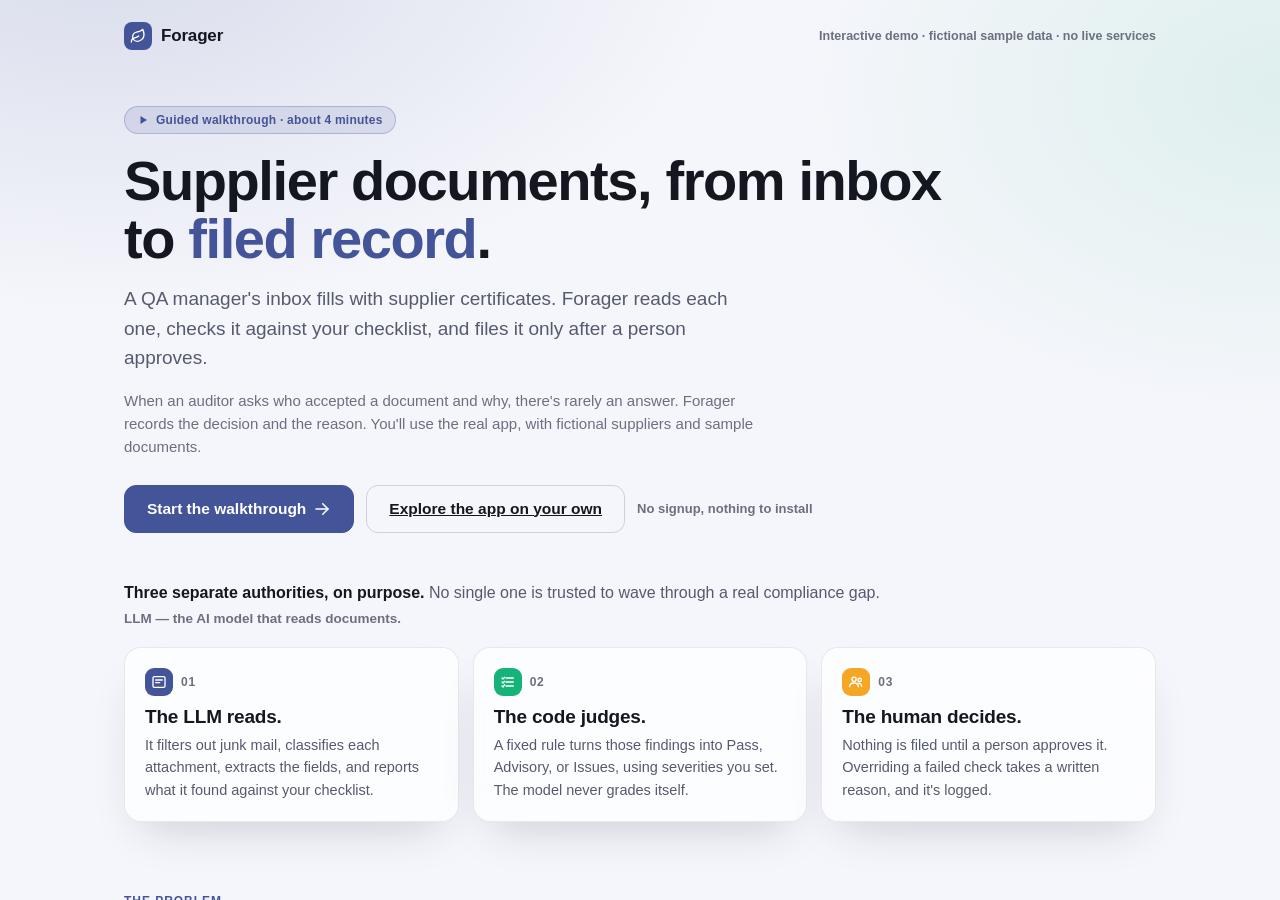
==== index.html @ 6c03fc6f "Forager interactive walkthrough (static demo, fictional sample data) Co-Authored-By: Claude Opus 5.5" ====
<!doctype html>
<html lang="en">
<head>
<meta charset="utf-8" />
<meta name="viewport" content="width=device-width, initial-scale=1, viewport-fit=cover" />
<title>Forager Interactive Walkthrough</title>
<meta name="description" content="A guided, zero-API walkthrough of Forager, a supplier-document intake pipeline: the LLM reads, the code judges, the human decides. Fictional sample data; runs entirely in your browser." />
<meta name="color-scheme" content="light dark" />
<style>
  /* ===================================================================
     Tokens: mirror frontend/src/index.css so the shell, landing, and
     the embedded app read as one product.
     =================================================================== */
  :root {
    --brand: #445498;
    --brand-text: #445498;
    --brand-deep: #36457f;
    --brand-bg: rgba(68, 84, 152, 0.12);
    --brand-ring: rgba(68, 84, 152, 0.28);
    --accent: #16b378;
    --accent-bg: rgba(22, 179, 120, 0.14);
    --accent-text: #0e7a51;
    --amber: #f5a623;
    --amber-bg: rgba(245, 166, 35, 0.16);
    --amber-text: #8a5a05;
    --red: #ff5f6d;
    --red-bg: rgba(255, 95, 109, 0.16);
    --red-text: #c62d3f;

    --bg: #f5f6fb;
    --panel: rgba(255, 255, 255, 0.72);
    --panel-solid: #ffffff;
    --border: rgba(20, 23, 31, 0.09);
    --border-strong: rgba(20, 23, 31, 0.16);
    --text: #14171f;
    --text-2: #555a6e;
    --text-3: #6b6f80;
    --shadow-card: 0 22px 44px -20px rgba(30, 35, 60, 0.22), inset 0 1px 0 rgba(255, 255, 255, 0.6);
    --shadow-float: 0 18px 40px -12px rgba(30, 35, 60, 0.28);
    --dim: rgba(18, 22, 40, 0.35);

    --r-sm: 7px;
    --r-md: 12px;
    --r-lg: 17px;
    --r-pill: 999px;

    --font: -apple-system, BlinkMacSystemFont, 'SF Pro Rounded', 'Segoe UI Rounded', 'Segoe UI', 'Helvetica Neue', Roboto, Arial, sans-serif;
    --mono: ui-monospace, 'SF Mono', Consolas, monospace;
    --ease: cubic-bezier(.22, 1, .36, 1);

    --bar-h: 52px;
    --guide-w: 360px;
    color-scheme: light;
  }
  @media (prefers-color-scheme: dark) {
    :root {
      /* Mirrors frontend/src/index.css dark tokens: #4b5ea9 for fills, #8e9de0 for text only. */
      --brand: #4b5ea9;
      --brand-text: #8e9de0;
      --brand-deep: #5d71c0;
      --brand-bg: rgba(75, 94, 169, 0.22);
      --brand-ring: rgba(142, 157, 224, 0.34);
      --accent-text: #3fd39b;
      --amber-text: #f5b84a;
      --red-text: #ff8a94;
      --amber-bg: rgba(240, 182, 79, 0.2);
      --bg: #1c1d22;
      --panel: rgba(44, 46, 54, 0.68);
      --panel-solid: #2c2e36;
      --border: rgba(255, 255, 255, 0.095);
      --border-strong: rgba(255, 255, 255, 0.18);
      --text: #eeeeed;
      --text-2: #aaabb1;
      --text-3: #9a9ba3;
      --shadow-card: 0 10px 26px -14px rgba(0, 0, 0, 0.5), inset 0 1px 0 rgba(255, 255, 255, 0.05);
      --shadow-float: 0 18px 40px -12px rgba(0, 0, 0, 0.6);
      --dim: rgba(0, 0, 0, 0.5);
      color-scheme: dark;
    }
  }

  * { box-sizing: border-box; }
  html, body { margin: 0; height: 100%; }
  body {
    font-family: var(--font);
    background: var(--bg);
    color: var(--text);
    -webkit-font-smoothing: antialiased;
    overflow: hidden;
  }
  button { font-family: inherit; }
  svg.i { display: block; flex-shrink: 0; }
  .sr-only { position: absolute; width: 1px; height: 1px; overflow: hidden; clip: rect(0 0 0 0); white-space: nowrap; }
  :focus-visible { outline: 2px solid var(--brand-text); outline-offset: 2px; }

  /* ---------- buttons ---------- */
  .btn {
    display: inline-flex; align-items: center; justify-content: center; gap: 7px;
    height: 36px; padding: 0 14px; border-radius: var(--r-sm);
    border: 1px solid var(--border-strong); background: var(--panel-solid); color: var(--text);
    font-size: 13.5px; font-weight: 650; cursor: pointer; white-space: nowrap;
    transition: background .15s, border-color .15s, transform .1s, opacity .15s;
  }
  .btn:hover { border-color: var(--brand-ring); background: var(--brand-bg); }
  .btn:active { transform: scale(0.97); }
  .btn:disabled, .btn[aria-disabled='true'] { opacity: .45; cursor: default; transform: none; }
  .btn[aria-disabled='true']:hover { background: var(--panel-solid); border-color: var(--border-strong); }
  .btn.primary[aria-disabled='true']:hover { background: var(--brand); border-color: var(--brand); }
  .btn.primary { background: var(--brand); border-color: var(--brand); color: #fff; }
  .btn.primary:hover { background: var(--brand-deep); border-color: var(--brand-deep); }
  .btn.ghost { background: transparent; }
  .btn.small { height: 30px; padding: 0 11px; font-size: 12.5px; }
  .btn.lg { height: 48px; padding: 0 22px; font-size: 15.5px; border-radius: var(--r-md); }
  .icon-btn {
    width: 30px; height: 30px; border-radius: 50%; border: 1px solid var(--border);
    background: transparent; color: var(--text-2); display: inline-flex; align-items: center;
    justify-content: center; cursor: pointer; padding: 0; flex-shrink: 0;
  }
  .icon-btn:hover { background: var(--brand-bg); color: var(--text); }

  /* ---------- wordmark ---------- */
  .wordmark { display: inline-flex; align-items: center; gap: 9px; font-weight: 800; font-size: 17px; letter-spacing: -0.01em; color: var(--text); }
  .wordmark .mark {
    width: 28px; height: 28px; border-radius: 8px; background: var(--brand); color: #fff;
    display: inline-flex; align-items: center; justify-content: center;
  }

  /* ===================================================================
     LANDING
     =================================================================== */
  #landing {
    position: fixed; inset: 0; z-index: 50; overflow-y: auto; overflow-x: hidden;
    background:
      radial-gradient(900px 520px at 8% -6%, rgba(68, 84, 152, 0.16), transparent 70%),
      radial-gradient(700px 480px at 100% 10%, rgba(22, 179, 120, 0.10), transparent 70%),
      var(--bg);
    transition: opacity .35s var(--ease), visibility .35s;
  }
  #landing.gone { opacity: 0; visibility: hidden; pointer-events: none; }
  .l-wrap { width: min(1080px, 100%); margin: 0 auto; padding: 22px 24px 64px; }
  .l-top { display: flex; align-items: center; justify-content: space-between; gap: 12px; margin-bottom: 56px; }
  .l-top .note { font-size: 12.5px; color: var(--text-3); font-weight: 600; }
  .pill {
    display: inline-flex; align-items: center; gap: 7px; padding: 6px 12px; border-radius: var(--r-pill);
    font-size: 12px; font-weight: 700; letter-spacing: .02em; color: var(--brand-text);
    background: var(--brand-bg); border: 1px solid var(--brand-ring);
  }
  .hero h1 { font-size: clamp(34px, 5.4vw, 56px); line-height: 1.04; letter-spacing: -0.025em; margin: 18px 0 16px; font-weight: 800; max-width: 820px; }
  .hero h1 .soft { color: var(--brand-text); }
  .hero p.lede { font-size: clamp(16px, 1.8vw, 19px); line-height: 1.55; color: var(--text-2); max-width: 640px; margin: 0 0 30px; }
  .cta-row { display: flex; flex-wrap: wrap; align-items: center; gap: 12px; }
  .cta-row .meta { font-size: 13px; color: var(--text-3); font-weight: 600; }
  .hero p.sub { font-size: 15px; line-height: 1.55; color: var(--text-3); max-width: 640px; margin: -14px 0 26px; }
  .trio-lead { margin: 48px 0 0; font-size: 16px; line-height: 1.5; color: var(--text-2); max-width: 760px; }
  .trio-lead b { color: var(--text); }
  .trio-lead .def { display: block; margin-top: 4px; font-size: 13.5px; color: var(--text-3); font-weight: 600; }
  #start-btn .spin { display: none; }
  #start-btn.loading .spin { display: inline-block; }
  .l-error {
    margin-top: 14px; padding: 12px 14px; border-radius: var(--r-md); background: var(--red-bg);
    color: var(--red-text); font-size: 13.5px; font-weight: 600; line-height: 1.5; max-width: 640px;
  }
  .l-error code { font-family: var(--mono); font-size: 12.5px; }

  .trio { display: grid; grid-template-columns: repeat(3, 1fr); gap: 14px; margin-top: 18px; }
  .trio .card { padding: 20px; }
  .card {
    background: var(--panel); border: 1px solid var(--border); border-radius: var(--r-lg);
    box-shadow: var(--shadow-card); backdrop-filter: blur(20px) saturate(160%); -webkit-backdrop-filter: blur(20px) saturate(160%);
  }
  .trio .k { display: inline-flex; align-items: center; gap: 8px; font-size: 12px; font-weight: 800; letter-spacing: .06em; text-transform: uppercase; color: var(--text-3); margin-bottom: 10px; }
  .chip { width: 28px; height: 28px; border-radius: 9px; display: inline-flex; align-items: center; justify-content: center; color: #fff; }
  .trio h3 { margin: 0 0 6px; font-size: 19px; letter-spacing: -0.01em; }
  .trio p { margin: 0; color: var(--text-2); font-size: 14.5px; line-height: 1.55; }

  .l-section { margin-top: 72px; }
  .l-section .eyebrow { font-size: 12px; font-weight: 800; letter-spacing: .08em; text-transform: uppercase; color: var(--brand-text); margin-bottom: 8px; }
  .l-section h2 { font-size: clamp(24px, 3vw, 32px); margin: 0 0 10px; letter-spacing: -0.02em; line-height: 1.15; }
  .l-section > p { color: var(--text-2); font-size: 15.5px; line-height: 1.55; margin: 0 0 22px; max-width: 640px; }
  .problems { display: grid; grid-template-columns: repeat(2, 1fr); gap: 12px; }
  .problems .card { padding: 16px 18px; display: flex; gap: 12px; align-items: flex-start; }
  .problems h4 { margin: 0 0 3px; font-size: 15px; }
  .problems p { margin: 0; font-size: 14px; color: var(--text-2); line-height: 1.5; }

  .flow { display: flex; flex-wrap: wrap; gap: 8px; align-items: stretch; }
  .flow .stage-card {
    flex: 1 1 120px; min-width: 120px; padding: 14px 12px; text-align: left; position: relative;
  }
  .flow .n { font-size: 11px; font-weight: 800; color: var(--text-3); font-variant-numeric: tabular-nums; }
  .flow .lbl { font-size: 14px; font-weight: 750; margin-top: 8px; line-height: 1.25; }
  .flow .who { margin-top: 6px; font-size: 11.5px; font-weight: 700; letter-spacing: .02em; }
  .who.llm { color: var(--brand-text); }
  .who.code { color: var(--accent-text); }
  .who.human { color: var(--amber-text); }
  .flow .stage-card.gate { border-color: rgba(245, 166, 35, 0.55); box-shadow: 0 0 0 3px var(--amber-bg), var(--shadow-card); }
  .flow-note { margin-top: 14px; font-size: 13.5px; color: var(--text-2); display: flex; gap: 8px; align-items: flex-start; line-height: 1.5; }
  .l-foot { margin-top: 72px; padding-top: 22px; border-top: 1px solid var(--border); display: flex; flex-wrap: wrap; gap: 14px; justify-content: space-between; align-items: center; font-size: 13px; color: var(--text-3); }
  .l-foot a { color: var(--brand-text); font-weight: 650; }

  @media (max-width: 820px) {
    .l-top { margin-bottom: 32px; }
    .trio { grid-template-columns: 1fr; margin-top: 14px; }
    .trio-lead { margin-top: 34px; }
    .problems { grid-template-columns: 1fr; }
    .l-section { margin-top: 52px; }
    .l-wrap { padding: 16px 16px 48px; }
    .l-top .note { display: none; }
  }

  /* ===================================================================
     TOUR SHELL
     =================================================================== */
  #tour {
    position: fixed; inset: 0; z-index: 10;
    display: grid;
    grid-template-columns: minmax(0, 1fr) var(--guide-w);
    grid-template-rows: var(--bar-h) minmax(0, 1fr);
    grid-template-areas: "bar bar" "stage guide";
    background: var(--bg);
    visibility: hidden;
  }
  #tour.on { visibility: visible; }
  #tour.guide-collapsed { grid-template-columns: minmax(0, 1fr) 0; }
  #tour.guide-collapsed #guide { display: none; }

  .t-bar {
    grid-area: bar; display: flex; align-items: center; gap: 12px; padding: 0 14px 0 16px;
    border-bottom: 1px solid var(--border); background: var(--panel); backdrop-filter: blur(20px); -webkit-backdrop-filter: blur(20px);
    min-width: 0;
  }
  .t-bar .wordmark { font-size: 15.5px; }
  .t-bar .wordmark .mark { width: 24px; height: 24px; border-radius: 7px; }
  .demo-tag {
    font-size: 12px; font-weight: 650; color: var(--text-2); padding: 5px 10px; border-radius: var(--r-pill);
    background: var(--brand-bg); white-space: nowrap; overflow: hidden; text-overflow: ellipsis; min-width: 0;
  }
  .t-bar .spacer { flex: 1; }

  .stage { grid-area: stage; position: relative; min-width: 0; min-height: 0; overflow: hidden; background: var(--bg); }
  #app-frame { position: absolute; inset: 0; width: 100%; height: 100%; border: 0; display: block; background: var(--bg); }

  /* Spotlight lives in a layer that exactly overlays the iframe, so an element's
     getBoundingClientRect() inside the iframe maps 1:1 to layer coordinates. */
  #spot-layer { position: absolute; inset: 0; pointer-events: none; overflow: hidden; z-index: 3; }
  #spot {
    position: absolute; left: 0; top: 0; width: 0; height: 0; border-radius: 11px; opacity: 0;
    border: 2px solid var(--brand-text);
    box-shadow: 0 0 0 4px var(--brand-ring), 0 0 0 200vmax var(--dim);
    /* No opacity transition on purpose: transitions only advance on painted frames, and a
       backgrounded tab can leave the ring stuck invisible. The .pulse keyframes handle entry. */
  }
  #spot.on { opacity: 1; }
  @media (prefers-reduced-motion: no-preference) {
    /* Geometry glide only while the ring moves to a NEW target; per-frame tracking stays instant. */
    #spot.glide { transition: left .22s var(--ease), top .22s var(--ease), width .22s var(--ease), height .22s var(--ease); }
  }
  #spot.pulse { animation: spotIn .7s var(--ease); }
  @keyframes spotIn {
    0% { transform: scale(1.06); box-shadow: 0 0 0 12px rgba(68,84,152,0), 0 0 0 200vmax rgba(18,22,40,0); }
    60% { transform: scale(1); box-shadow: 0 0 0 7px var(--brand-ring), 0 0 0 200vmax var(--dim); }
    100% { transform: scale(1); box-shadow: 0 0 0 4px var(--brand-ring), 0 0 0 200vmax var(--dim); }
  }
  #tap {
    position: absolute; width: 34px; height: 34px; margin: -17px 0 0 -17px; border-radius: 50%;
    background: rgba(68, 84, 152, 0.35); border: 2px solid var(--brand-text); opacity: 0; transform: scale(.4);
  }
  #tap.go { animation: tap .55s var(--ease); }
  @keyframes tap { 0% { opacity: .95; transform: scale(.4); } 100% { opacity: 0; transform: scale(1.5); } }

  #connector { position: fixed; inset: 0; width: 100%; height: 100%; pointer-events: none; z-index: 20; }
  #connector line { stroke: var(--brand-text); stroke-width: 1.5; stroke-dasharray: 4 5; opacity: 0; }
  #connector circle { fill: var(--brand-text); opacity: 0; }

  .stage-overlay {
    position: absolute; inset: 0; z-index: 5; display: flex; align-items: center; justify-content: center;
    background: rgba(245, 246, 251, 0.86); background: color-mix(in srgb, var(--bg) 82%, transparent); backdrop-filter: blur(6px); -webkit-backdrop-filter: blur(6px);
  }
  .stage-overlay[hidden] { display: none; }
  .loader { display: flex; flex-direction: column; align-items: center; gap: 12px; font-weight: 650; color: var(--text-2); font-size: 14px; text-align: center; padding: 16px; }
  .spin {
    width: 18px; height: 18px; border-radius: 50%; border: 2.5px solid var(--brand-ring); border-top-color: var(--brand-text);
    animation: spin .8s linear infinite;
  }
  .loader .spin { width: 26px; height: 26px; }
  @keyframes spin { to { transform: rotate(360deg); } }

  /* ---------- the guide panel (docked right on desktop, bottom sheet on mobile) ---------- */
  #guide {
    grid-area: guide; min-width: 0; min-height: 0; display: flex; flex-direction: column;
    border-left: 1px solid var(--border); background: var(--panel);
    backdrop-filter: blur(24px) saturate(160%); -webkit-backdrop-filter: blur(24px) saturate(160%);
    position: relative; z-index: 6;
  }
  .g-scroll { flex: 1; min-height: 0; overflow-y: auto; padding: 20px 22px 8px; }
  .g-head { display: flex; align-items: center; justify-content: space-between; gap: 10px; margin-bottom: 14px; }
  .g-eyebrow { display: inline-flex; align-items: center; gap: 8px; font-size: 12px; font-weight: 800; letter-spacing: .06em; text-transform: uppercase; color: var(--brand-text); min-width: 0; }
  .g-eyebrow .ic { width: 22px; height: 22px; border-radius: 7px; background: var(--brand-bg); display: inline-flex; align-items: center; justify-content: center; flex-shrink: 0; }
  .g-eyebrow .pg { color: var(--text-3); font-weight: 700; letter-spacing: .02em; text-transform: none; }
  .g-bar { height: 4px; border-radius: 2px; background: var(--border); overflow: hidden; margin-bottom: 18px; }
  .g-bar span { display: block; height: 100%; width: 0; background: var(--brand); border-radius: 2px; transition: width .4s var(--ease); }
  .g-body { transition: opacity .16s ease; }
  .g-body.swap { opacity: 0; }
  .g-context { margin: 0 0 6px; font-size: 13px; color: var(--text-3); font-weight: 600; line-height: 1.45; }
  .g-title { margin: 0 0 8px; font-size: 23px; line-height: 1.18; letter-spacing: -0.015em; font-weight: 800; }
  .g-text { margin: 0 0 16px; font-size: 15px; line-height: 1.55; color: var(--text-2); }
  .g-cta { display: flex; align-items: center; gap: 7px; font-size: 13px; font-weight: 700; color: var(--brand-text); }
  .g-cta[hidden] { display: none; }
  .g-status { min-height: 20px; margin: 12px 0 0; font-size: 13px; color: var(--text-3); font-weight: 600; display: flex; align-items: center; gap: 8px; }
  .g-status .spin { width: 13px; height: 13px; border-width: 2px; }
  .g-foot { border-top: 1px solid var(--border); padding: 12px 16px 14px; display: flex; flex-direction: column; gap: 12px; }
  .g-nav { display: flex; align-items: center; gap: 10px; }
  .g-nav .g-step { flex: 1; text-align: center; font-size: 13px; font-weight: 700; color: var(--text-3); font-variant-numeric: tabular-nums; }
  #g-next { min-width: 112px; }
  #g-next .spin { display: none; width: 14px; height: 14px; border-width: 2px; border-color: rgba(255,255,255,.4); border-top-color: #fff; }
  #g-next.busy .spin { display: inline-block; }
  #g-next.busy .lbl-arrow { display: none; }
  .g-dots { display: flex; justify-content: center; gap: 0; flex-wrap: wrap; }
  .g-dot { width: 26px; height: 26px; padding: 0; border: 0; background: transparent; border-radius: 6px; cursor: pointer; display: inline-flex; align-items: center; justify-content: center; }
  .g-dot::before { content: ''; width: 7px; height: 7px; border-radius: 4px; background: var(--border-strong); transition: width .2s, background .2s; }
  .g-dot.done::before { background: var(--brand-ring); }
  .g-dot.active::before { width: 18px; background: var(--brand-text); }
  .g-dot:hover::before { background: var(--brand-text); }
  .g-dot:focus-visible { outline: 2px solid var(--brand-text); outline-offset: -2px; background: var(--brand-bg); }
  .g-keys { margin: 0; text-align: center; font-size: 12.5px; color: var(--text-3); font-weight: 600; }
  kbd { font-family: var(--font); font-size: 12px; font-weight: 700; padding: 1px 5px; border-radius: 4px; border: 1px solid var(--border-strong); background: var(--panel-solid); }

  #g-pill {
    position: absolute; right: 16px; bottom: 16px; z-index: 7; display: flex; align-items: center; gap: 4px; padding: 4px;
    background: var(--panel-solid); border: 1px solid var(--border); border-radius: var(--r-pill); box-shadow: var(--shadow-float);
  }
  #g-pill[hidden] { display: none; }
  #g-pill .btn { border-radius: var(--r-pill); height: 36px; }
  #g-pill .dotc { width: 8px; height: 8px; border-radius: 50%; background: #fff; }

  .g-strip { display: none; }

  /* ---------- end screen ---------- */
  #end {
    position: absolute; inset: 0; z-index: 8; overflow-y: auto; display: flex; align-items: flex-start; justify-content: center;
    padding: 40px 16px; background: rgba(245, 246, 251, 0.8); background: color-mix(in srgb, var(--bg) 70%, transparent);
    backdrop-filter: blur(10px); -webkit-backdrop-filter: blur(10px);
  }
  #end[hidden] { display: none; }
  .end-card { width: min(720px, 100%); padding: 28px 28px 24px; background: var(--panel-solid); margin: auto 0; }
  .end-note { margin: 0 0 18px; padding: 10px 12px; border-radius: var(--r-md); background: var(--brand-bg); color: var(--text-2); font-size: 13.5px; line-height: 1.5; }
  .end-card h2 { margin: 10px 0 16px; font-size: clamp(24px, 3.2vw, 30px); letter-spacing: -0.02em; line-height: 1.15; }
  .end-card > p { margin: 0 0 18px; color: var(--text-2); font-size: 15px; line-height: 1.55; }
  .recap { list-style: none; margin: 0 0 20px; padding: 0; display: grid; gap: 10px; }
  .recap li { display: flex; gap: 12px; align-items: flex-start; font-size: 14.5px; line-height: 1.5; color: var(--text-2); }
  .recap li b { color: var(--text); }
  .recap .chip { width: 26px; height: 26px; border-radius: 8px; margin-top: 1px; }
  .end-actions { display: flex; flex-wrap: wrap; gap: 10px; margin-bottom: 18px; }
  details.built { border-top: 1px solid var(--border); padding-top: 14px; }
  details.built summary { cursor: pointer; font-weight: 750; font-size: 14px; color: var(--text); list-style: none; display: flex; align-items: center; gap: 8px; }
  details.built summary::-webkit-details-marker { display: none; }
  details.built summary .chev { transition: transform .2s; }
  details.built[open] summary .chev { transform: rotate(90deg); }
  details.built ul { margin: 12px 0 0; padding-left: 18px; color: var(--text-2); font-size: 14px; line-height: 1.6; }
  details.built code { font-family: var(--mono); font-size: 12.5px; }

  /* ---------- mobile: guide becomes a bottom sheet ---------- */
  @media (max-width: 819px) {
    :root { --bar-h: 46px; }
    #tour, #tour.guide-collapsed {
      grid-template-columns: minmax(0, 1fr);
      grid-template-rows: var(--bar-h) minmax(0, 1fr) auto;
      grid-template-areas: "bar" "stage" "guide";
    }
    #tour.guide-collapsed #guide { display: flex; }
    .demo-tag { display: none; }
    .t-bar { padding: 0 10px 0 12px; gap: 8px; }
    .t-bar .btn .lbl-long { display: none; }
    #guide {
      border-left: 0; border-top: 1px solid var(--border); max-height: 42vh; max-height: 42dvh;
      border-radius: 16px 16px 0 0; box-shadow: 0 -12px 30px -14px rgba(30, 35, 60, 0.3);
      padding-bottom: env(safe-area-inset-bottom);
    }
    .g-scroll { padding: 12px 16px 4px; }
    .g-head { margin-bottom: 10px; }
    .g-bar { margin-bottom: 12px; }
    .g-title { font-size: 19px; margin-bottom: 4px; }
    .g-text { font-size: 14px; margin-bottom: 10px; }
    .g-context { display: none; }
    .g-status { min-height: 0; margin-top: 8px; }
    .g-foot { padding: 8px 12px 10px; gap: 8px; }
    .g-keys { display: none; }
    .g-dots { display: none; }
    /* Collapsed sheet = one single-line strip: "Step N of M" + Next. */
    #tour.guide-collapsed .g-scroll, #tour.guide-collapsed .g-foot { display: none; }
    #tour.guide-collapsed .g-strip { display: flex; align-items: center; gap: 10px; padding: 8px 12px; }
    .g-strip-open { flex: 1; min-width: 0; min-height: 36px; text-align: left; border: 0; background: transparent; color: var(--text); font-size: 13.5px; font-weight: 700; padding: 0 4px; cursor: pointer; border-radius: var(--r-sm); font-variant-numeric: tabular-nums; }
    .g-strip-open span { color: var(--brand-text); }
    #g-pill { display: none !important; }
    #end { padding: 16px; }
    .end-card { padding: 20px 18px; }
  }

  @media (prefers-reduced-motion: reduce) {
    *, *::before, *::after { animation-duration: .001ms !important; animation-iteration-count: 1 !important; transition-duration: .001ms !important; scroll-behavior: auto !important; }
    .spin { animation: spin 1.6s linear infinite !important; animation-duration: 1.6s !important; animation-iteration-count: infinite !important; }
  }
</style>
</head>
<body>

<!-- =====================================================================
     LANDING
     ===================================================================== -->
<main id="landing" aria-labelledby="hero-title">
  <div class="l-wrap">
    <div class="l-top">
      <span class="wordmark"><span class="mark" data-icon="leaf"></span>Forager</span>
      <span class="note">Interactive demo · fictional sample data · no live services</span>
    </div>

    <section class="hero">
      <span class="pill"><span data-icon="play" data-size="12"></span>Guided walkthrough · about 4 minutes</span>
      <h1 id="hero-title">Supplier documents, from inbox to <span class="soft">filed record</span>.</h1>
      <p class="lede">A QA manager's inbox fills with supplier certificates. Forager reads each one, checks it against your checklist, and files it only after a person approves.</p>
      <p class="sub">When an auditor asks who accepted a document and why, there's rarely an answer. Forager records the decision and the reason. You'll use the real app, with fictional suppliers and sample documents.</p>
      <div class="cta-row">
        <button type="button" class="btn primary lg" id="start-btn">
          <span class="spin" aria-hidden="true"></span>
          <span id="start-label">Start the walkthrough</span>
          <span data-icon="arrowRight" data-size="18"></span>
        </button>
        <a class="btn ghost lg" href="app/" id="explore-link">Explore the app on your own</a>
        <span class="meta">No signup, nothing to install</span>
      </div>
      <div class="l-error" id="l-error" hidden></div>
    </section>

    <p class="trio-lead"><b>Three separate authorities, on purpose.</b> No single one is trusted to wave through a real compliance gap.<span class="def">LLM — the AI model that reads documents.</span></p>
    <div class="trio">
      <div class="card">
        <div class="k"><span class="chip" style="background:var(--brand)" data-icon="scan" data-size="16" data-color="#fff"></span>01</div>
        <h3>The LLM reads.</h3>
        <p>It filters out junk mail, classifies each attachment, extracts the fields, and reports what it found against your checklist.</p>
      </div>
      <div class="card">
        <div class="k"><span class="chip" style="background:var(--accent)" data-icon="checklist" data-size="16" data-color="#fff"></span>02</div>
        <h3>The code judges.</h3>
        <p>A fixed rule turns those findings into Pass, Advisory, or Issues, using severities you set. The model never grades itself.</p>
      </div>
      <div class="card">
        <div class="k"><span class="chip" style="background:var(--amber)" data-icon="users" data-size="16" data-color="#fff"></span>03</div>
        <h3>The human decides.</h3>
        <p>Nothing is filed until a person approves it. Overriding a failed check takes a written reason, and it's logged.</p>
      </div>
    </div>

    <section class="l-section" aria-labelledby="problem-title">
      <div class="eyebrow">The problem</div>
      <h2 id="problem-title">Supplier paperwork is chased by hand.</h2>
      <p>Certificates, statements, and specs arrive by email in whatever format each supplier prefers. Someone has to open every one, identify it, and decide whether it's complete.</p>
      <div class="problems">
        <div class="card"><span class="chip" style="background:var(--red)" data-icon="flag" data-size="15" data-color="#fff"></span><div><h4>Errors slip through</h4><p>Not from carelessness. From volume, and no time to check every field.</p></div></div>
        <div class="card"><span class="chip" style="background:var(--amber)" data-icon="route" data-size="15" data-color="#fff"></span><div><h4>Records fragment</h4><p>Company and ingredient names drift in spelling from one email to the next.</p></div></div>
        <div class="card"><span class="chip" style="background:var(--amber)" data-icon="clock" data-size="15" data-color="#fff"></span><div><h4>Review is slow</h4><p>One document at a time, and expiry dates live in someone's memory.</p></div></div>
        <div class="card"><span class="chip" style="background:var(--red)" data-icon="search" data-size="15" data-color="#fff"></span><div><h4>No record of the call</h4><p>Who approved what, and on what grounds, usually lives in someone's inbox.</p></div></div>
      </div>
    </section>

    <section class="l-section" aria-labelledby="flow-title">
      <div class="eyebrow">The pipeline</div>
      <h2 id="flow-title">Seven stages, one human gate.</h2>
      <p>Every document takes the same path before it's treated as an accepted record.</p>
      <ol class="flow" id="flow" style="list-style:none;margin:0;padding:0"></ol>
      <div class="flow-note"><span data-icon="shield" data-size="16" data-color="var(--amber)"></span><span>Until a reviewer approves it, a document is held in a review folder: visible, but not yet filed.</span></div>
    </section>

    <div class="l-foot">
      <span>Fictional suppliers and documents. Runs entirely in your browser: no email, storage, or AI calls.</span>
      <a href="#" id="start-link">Start the walkthrough →</a>
    </div>
  </div>
</main>

<!-- =====================================================================
     TOUR
     ===================================================================== -->
<div id="tour" aria-hidden="true">
  <header class="t-bar">
    <span class="wordmark"><span class="mark" data-icon="leaf" data-size="15"></span>Forager</span>
    <span class="demo-tag">Interactive demo · fictional sample data · no live services</span>
    <span class="spacer"></span>
    <button type="button" class="btn small ghost" id="restart-btn"><span data-icon="restart" data-size="14"></span><span>Restart<span class="lbl-long"> demo</span></span></button>
    <button type="button" class="btn small ghost" id="overview-btn"><span data-icon="home" data-size="14"></span><span class="lbl-long">Overview</span></button>
  </header>

  <div class="stage" id="stage">
    <iframe id="app-frame" title="Forager app (interactive demo)" src="about:blank"></iframe>
    <div id="spot-layer" aria-hidden="true"><div id="spot"></div><div id="tap"></div></div>
    <div class="stage-overlay" id="loading" hidden>
      <div class="loader"><span class="spin" aria-hidden="true"></span><span id="loading-msg">Loading the app…</span></div>
    </div>
    <div id="g-pill" hidden>
      <button type="button" class="btn primary small" id="g-pill-expand"><span class="dotc"></span><span id="g-pill-label">Show guide</span></button>
      <button type="button" class="btn ghost small" id="g-pill-next">Next <span aria-hidden="true">→</span></button>
    </div>
  </div>

  <aside id="guide" aria-label="Walkthrough guide">
    <div class="g-scroll">
      <div class="g-head">
        <div class="g-eyebrow"><span class="ic" id="g-icon"></span><span id="g-page">Dashboard</span><span class="pg" id="g-pagecount"></span></div>
        <button type="button" class="icon-btn" id="g-collapse" aria-label="Hide guide" aria-expanded="true" title="Hide guide (Esc)"></button>
      </div>
      <div class="g-bar" role="progressbar" aria-label="Walkthrough progress" aria-valuemin="1" id="g-bar"><span id="g-bar-fill"></span></div>
      <div class="g-body" id="g-body">
        <p class="g-context" id="g-context"></p>
        <div id="g-narr" aria-live="polite" aria-atomic="true">
          <h2 class="g-title" id="g-title"></h2>
          <p class="g-text" id="g-text"></p>
        </div>
        <div class="g-cta" id="g-cta" hidden></div>
      </div>
      <p class="g-status" id="g-status" role="status"></p>
    </div>
    <div class="g-foot">
      <div class="g-nav">
        <button type="button" class="btn ghost" id="g-prev"><span aria-hidden="true">←</span> Back</button>
        <span class="g-step" id="g-step" aria-hidden="true">Step 1</span>
        <button type="button" class="btn primary" id="g-next"><span class="spin" aria-hidden="true"></span><span id="g-next-label">Next</span><span class="lbl-arrow" aria-hidden="true">→</span></button>
      </div>
      <nav class="g-dots" id="g-dots" aria-label="Walkthrough sections"></nav>
      <p class="g-keys"><kbd>←</kbd> <kbd>→</kbd> to move · <kbd>Esc</kbd> to hide · or click in the app yourself</p>
    </div>
    <div class="g-strip" id="g-strip">
      <button type="button" class="g-strip-open" id="g-strip-open" aria-label="Show guide"><span id="g-strip-label">Step 1 of 1</span> · Show guide</button>
      <button type="button" class="btn primary small" id="g-strip-next">Next <span aria-hidden="true">→</span></button>
    </div>
  </aside>

  <div id="end" hidden role="dialog" aria-modal="true" aria-labelledby="end-title"></div>
</div>

<svg id="connector" aria-hidden="true"><line id="c-line" x1="0" y1="0" x2="0" y2="0"/><circle id="c-dot" r="3.5" cx="0" cy="0"/></svg>

<script>
(() => {
'use strict';

/* Optional call to action on the end screen. The primary button renders only when href is set
   (http, https, or mailto). Example:
   const CONTACT = { label: 'Talk to the team', href: 'mailto:you@example.com' }; */
const CONTACT = { label: '', href: '' };

/* =========================================================================
   Icons (lucide-style strokes, inline, no dependencies)
   ========================================================================= */
const ICONS = {
  mail: '<path d="M3 6h18v12H3z"/><path d="m3 7 9 6 9-6"/>',
  scan: '<rect x="3" y="4" width="18" height="16" rx="2"/><path d="M7 9h10M7 13h6"/>',
  folder: '<path d="M3 7a2 2 0 0 1 2-2h4l2 2h8a2 2 0 0 1 2 2v8a2 2 0 0 1-2 2H5a2 2 0 0 1-2-2z"/>',
  checklist: '<path d="M9 6h11M9 12h11M9 18h11"/><path d="m3 6 1.5 1.5L7 5M3 12l1.5 1.5L7 11M3 18l1.5 1.5L7 16"/>',
  users: '<circle cx="9" cy="8" r="3.2"/><path d="M2.5 19c0-3.3 2.9-5.5 6.5-5.5s6.5 2.2 6.5 5.5"/><circle cx="17.5" cy="9" r="2.6"/><path d="M15.7 13.7c2.6.3 4.8 2 4.8 4.8"/>',
  shield: '<path d="M12 3 4.5 6v6c0 5 3.4 7.7 7.5 9 4.1-1.3 7.5-4 7.5-9V6z"/><path d="m9 12 2.2 2.2L15.5 10"/>',
  search: '<circle cx="10.5" cy="10.5" r="6.5"/><path d="m20 20-4.6-4.6"/>',
  clock: '<circle cx="12" cy="12" r="9"/><path d="M12 7v5l3.5 2"/>',
  flag: '<path d="M5 21V4"/><path d="M5 4h13l-3.5 4.5L18 13H5"/>',
  route: '<circle cx="6" cy="18" r="2.5"/><circle cx="18" cy="6" r="2.5"/><path d="M8.3 16.5 15.7 7.5"/>',
  arrowRight: '<path d="M4 12h16"/><path d="m13 5 7 7-7 7"/>',
  chevRight: '<path d="m9 6 6 6-6 6"/>',
  minus: '<path d="M5 12h14"/>',
  layers: '<path d="M12 2 2 7l10 5 10-5-10-5Z"/><path d="M2 17l10 5 10-5"/><path d="M2 12l10 5 10-5"/>',
  dollar: '<path d="M12 2v20"/><path d="M17 5H9.5a3.5 3.5 0 0 0 0 7h5a3.5 3.5 0 0 1 0 7H6"/>',
  send: '<path d="m22 2-7 20-4-9-9-4Z"/><path d="M22 2 11 13"/>',
  play: '<polygon points="7 4 20 12 7 20" fill="currentColor" stroke="none"/>',
  bell: '<path d="M6 8a6 6 0 0 1 12 0c0 7 3 9 3 9H3s3-2 3-9"/><path d="M10.3 21a1.94 1.94 0 0 0 3.4 0"/>',
  factory: '<path d="M2 20V9l6 4V9l6 4V4h6v16z"/><path d="M6 17h2M11 17h2M16 17h2"/>',
  files: '<path d="M15 3H7a2 2 0 0 0-2 2v14a2 2 0 0 0 2 2h10a2 2 0 0 0 2-2V7z"/><path d="M14 3v5h5"/>',
  inbox: '<path d="M22 12h-6l-2 3h-4l-2-3H2"/><path d="M5.5 5h13L22 12v6a2 2 0 0 1-2 2H4a2 2 0 0 1-2-2v-6z"/>',
  home: '<path d="m3 10 9-7 9 7v10a1 1 0 0 1-1 1h-5v-6H9v6H4a1 1 0 0 1-1-1z"/>',
  restart: '<path d="M3 12a9 9 0 1 0 3-6.7L3 8"/><path d="M3 3v5h5"/>',
  leaf: '<path d="M11 20A7 7 0 0 1 9.8 6.1C15.5 5 17 4.5 19 2c1 2 2 4.2 2 8 0 5.5-4.8 10-10 10Z"/><path d="M2 21c0-3 1.9-5.4 5.2-6.1C9.5 14.5 12 13 13 12"/>',
  sparkles: '<path d="M12 3v4M12 17v4M3 12h4M17 12h4M5.6 5.6l2.8 2.8M15.6 15.6l2.8 2.8M18.4 5.6l-2.8 2.8M8.4 15.6l-2.8 2.8"/>',
};
function icon(name, size = 18, color = 'currentColor', sw = 1.9) {
  return `<svg class="i" width="${size}" height="${size}" viewBox="0 0 24 24" fill="none" stroke="${color}" stroke-width="${sw}" stroke-linecap="round" stroke-linejoin="round" aria-hidden="true">${ICONS[name] || ''}</svg>`;
}
document.querySelectorAll('[data-icon]').forEach((el) => {
  el.innerHTML = icon(el.dataset.icon, +(el.dataset.size || 16), el.dataset.color || 'currentColor', 2);
});

/* Landing: seven stages, one human gate. */
const FLOW = [
  ['Supplier inbox', 'Unread mail with attachments', ''],
  ['Relevance filter', 'LLM reads', 'llm'],
  ['Classify & extract', 'LLM reads', 'llm'],
  ['Held for review, not filed', 'Code', 'code'],
  ['Checklist validation', 'LLM reads · code judges', 'code'],
  ['Human review', 'The human decides', 'human'],
  ['Filed & logged', 'Audit trail', 'code'],
];
document.getElementById('flow').innerHTML = FLOW.map(([lbl, who, cls], i) =>
  `<li class="card stage-card${cls === 'human' ? ' gate' : ''}"><div class="n">${String(i + 1).padStart(2, '0')}</div><div class="lbl">${lbl}</div><div class="who ${cls}">${who}</div></li>`
).join('');

/* =========================================================================
   Tour script. Every selector / button text below was checked against
   frontend/src (see demo-site/README.md for the source map). Target specs:
     { sel, text, exact, contains, has, within, index, nav, any:[..], union:[..] }
   - text: button label (normalized textContent startsWith, or === with exact)
   - contains: substring(s) of textContent (string or array; may be a function of vars)
   - nav: a sidebar label, resolved via .sidebar-tab
   Beat actions run when the viewer presses Next (or are skipped if the viewer
   already did them). `once` marks a mutating beat so replays never double-act.
   ========================================================================= */
const PAGES = [
  { key: 'dashboard', nav: 'Dashboard', title: 'Dashboard', icon: 'layers', sub: 'Where a QA lead starts the day.' },
  { key: 'live', nav: 'Live Run', title: 'Live Run', icon: 'scan', sub: 'A watched run, not a silent background job.' },
  { key: 'queue', nav: 'Review Queue', title: 'Review Queue', icon: 'inbox', sub: 'The human gate. Nothing files itself.' },
  { key: 'types', nav: 'Document Types', title: 'Document Types', icon: 'checklist', sub: 'Where validation rules come from. The LLM drafts, you own.' },
  { key: 'companies', nav: 'Companies', title: 'Companies', icon: 'factory', sub: 'Same supplier, spelled two ways. Never merged quietly.' },
  { key: 'usage', nav: 'Token Usage', title: 'Token Usage', icon: 'dollar', sub: 'Each AI call has a small cost, shown live.' },
  { key: 'notices', nav: 'Notices', title: 'Notices', icon: 'bell', sub: 'Everything that needs a second look.' },
  { key: 'email', nav: 'Email History', title: 'Email History', icon: 'send', sub: 'The fix often starts with an email.' },
  { key: 'index', nav: 'Document Index', title: 'Document Index', icon: 'files', sub: 'The accepted record.' },
];
const P = Object.fromEntries(PAGES.map((p, i) => [p.key, i]));

const chip = (contains) => ({ sel: '.rq-chip', contains });
const chipSelected = (contains) => ({ sel: '.rq-chip.selected', contains });
const footerBtn = (text) => ({ within: { sel: '.rq-card-footer' }, text });
const modalWith = (title) => ({ sel: '.modal', has: '.modal-title', contains: title });
const selectChip = (contains, cardTitle) => ({
  do: 'click', target: chip(contains), skipIf: chipSelected(contains),
  until: { sel: '.rq-card .card-title', contains: cardTitle },
});
const OVERRIDE_REASON = 'Supplier confirmed by phone that the new certificate numbering format is valid.';
const failRow = (sev) => ({ sel: '.checklist-result-row', has: `.checklist-result-icon.${sev}` });

const BEATS = [
  /* ---------------- Dashboard ---------------- */
  { page: P.dashboard, lead: 'Problems surface on their own',
    rest: 'Counts of what has cleared review, what is pending, and what was rejected sit beside notices for missing checklists, near-duplicate names, and expiring documents. Scores and counts here are sample values, not measured accuracy.',
    target: { union: [{ sel: '.card-validated' }, { sel: '.card-notices' }] }, cta: 'Next opens Live Run' },

  /* ---------------- Live Run ---------------- */
  { page: P.live, lead: 'Check the supplier inbox',
    rest: 'One click scans up to five unread emails with attachments from the last month. This run is replayed from sample data — no AI is called in this demo.',
    target: { any: [{ within: { sel: '.live-run-empty' }, text: 'Run once' }, { sel: '.page-header .btn.primary' }] },
    cta: 'Next clicks Run once', busy: 'Starting the run…', once: 'run',
    actions: [{ do: 'click', target: { within: { sel: '.live-run-empty' }, text: 'Run once' }, skipIf: { sel: '.timeline' }, until: { sel: '.timeline' } }] },
  { page: P.live, lead: 'Every stage, streamed and priced',
    rest: 'Each email moves through a relevance check, classify and extract, validation, and a draft report. Each AI call has a small cost, shown live in the counter.',
    target: { any: [{ sel: '.live-run-emails' }, { sel: '.timeline' }] }, wait: 15000 },
  { page: P.live, lead: 'Junk stops early, failures stay isolated',
    rest: "A trade-show promo fails the cheap relevance check first and is left unread. Later, an unreadable phone photo fails on its own while the PDF in the same email carries on.",
    target: { sel: '.live-run-email', has: '.timeline-dot.skipped' }, wait: 25000,
    cta: 'Next opens Review Queue', busy: 'Finishing the run…',
    actions: [{ do: 'wait', target: { any: [{ sel: '.run-result' }, { sel: '.live-run-page .error-banner' }] }, timeout: 60000, skipUnless: { sel: '.live-run-page .timeline' }, optional: true }] },

  /* ---------------- Review Queue ---------------- */
  { page: P.queue, lead: 'Nothing files itself', replaySkip: true,
    rest: "New documents wait here, held in a review folder and not yet filed, until a person approves them. Let's open Riverside's certificate.",
    target: { any: [{ sel: '.rq-filmstrip' }, { sel: '.rq-card' }] }, wait: 12000, cta: 'Next opens the CoA',
    actions: [
      selectChip('Riverside', 'Riverside'),
      { do: 'capture', key: 'coaFile', target: { sel: '.rq-card .card-meta' }, parse: (t) => t.split(' · ').pop().trim() },
      { do: 'click', target: { sel: '.rq-disclosure-toggle' }, skipIf: { sel: '.rq-disclosure-body' }, optional: true },
    ] },
  { page: P.queue, lead: 'The LLM reads, the code judges',
    rest: 'The LLM reports each checklist item as present, missing, or mismatched. Then fixed code applies the severities from your checklist: any critical miss is Issues, any advisory miss is Advisory, otherwise Pass.',
    target: { union: [{ any: [{ sel: '.rq-disclosure' }, { sel: '.rq-card-scroll' }] }, { sel: '.rq-card-status-row' }] } },
  { page: P.queue, lead: 'Clean pass. File it.',
    rest: 'Approving moves it out of the review folder and into its real company and ingredient folder.',
    target: { any: [{ sel: '.rq-target-box' }, footerBtn('Approve & file')] },
    cta: 'Next clicks Approve & file', once: 'approve-coa',
    actions: [
      selectChip('Riverside', 'Riverside'),
      { do: 'assert', target: chipSelected('Riverside') },
      { do: 'click', target: footerBtn('Approve & file'), after: 500 },
    ],
    then: [selectChip('Coastal', 'Coastal')] },
  { page: P.queue, lead: 'Advisory: approvable, with a reason', replaySkip: true,
    rest: "The CoA is filed. This kosher certificate's number format looks off (highlighted in the checklist): advisory, not critical.",
    target: { any: [failRow('advisory'), { sel: '.rq-card-status-row' }] }, cta: 'Next clicks Approve & file',
    actions: [
      selectChip('Coastal', 'Coastal'),
      { do: 'assert', target: chipSelected('Coastal') },
      { do: 'click', target: footerBtn('Approve & file'), skipIf: modalWith('Approve without a clean pass'), until: modalWith('Approve without a clean pass') },
    ] },
  { page: P.queue, lead: 'Overrides need a written reason',
    rest: "Approving without a clean pass needs a reason, and the server enforces that too. It's recorded in the audit log under your name (the demo doesn't display the log).",
    target: modalWith('Approve without a clean pass'), cta: 'Next types a reason and approves',
    once: 'approve-kosher',
    actions: [
      { do: 'type', target: { within: modalWith('Approve without a clean pass'), sel: 'textarea' }, value: OVERRIDE_REASON, skipIfFilled: true },
      { do: 'click', target: { within: modalWith('Approve without a clean pass'), text: 'Approve anyway' }, after: 600 },
    ],
    then: [selectChip('Meridian', 'Meridian')] },
  { page: P.queue, lead: 'Issues: a critical gap', replaySkip: true,
    rest: 'The allergen statement has no authorized signature. That field is critical, so code marks it Issues.',
    target: { any: [failRow('critical'), { sel: '.rq-disclosure' }, { sel: '.rq-card-status-row' }] }, cta: 'Next clicks Reject',
    actions: [
      selectChip('Meridian', 'Meridian'),
      { do: 'assert', target: chipSelected('Meridian') },
      { do: 'click', target: footerBtn('Reject'), skipIf: modalWith('Reject this document?'), until: modalWith('Reject this document?') },
      { do: 'pick', target: { sel: '.reject-reason-select' }, value: 'Needs supplier follow-up' },
    ] },
  { page: P.queue, lead: 'Reject, with a reason',
    rest: 'Rejected documents go to quarantine, not the trash. They can be corrected, re-filed, or followed up.',
    target: modalWith('Reject this document?'), cta: 'Next confirms the rejection', once: 'reject-allergen',
    actions: [
      { do: 'pick', target: { sel: '.reject-reason-select' }, value: 'Needs supplier follow-up', optional: true },
      { do: 'click', target: { within: modalWith('Reject this document?'), sel: '.confirm-modal-primary' }, after: 600 },
    ],
    then: [selectChip('Non-GMO', 'Highland')] },
  { page: P.queue, lead: 'No checklist, no verdict', replaySkip: true,
    rest: "Nobody has defined a Non-GMO checklist yet, so this can't pass. You can fix that right here.",
    target: { any: [{ sel: '.rq-disclosure-empty', has: '.rq-match-btn' }, { sel: '.rq-card-status-row' }] },
    cta: 'Next starts a new checklist',
    actions: [
      selectChip('Non-GMO', 'Highland'),
      { do: 'click', target: { sel: '.rq-match-btn' }, skipIf: { any: [{ sel: '.rq-match-backdrop' }, modalWith('Create a checklist')] }, until: { sel: '.rq-match-backdrop .modal' } },
      { do: 'click', target: { within: { sel: '.rq-match-backdrop' }, text: 'Create new instead' }, skipIf: modalWith('Create a checklist'), until: modalWith('Create a checklist') },
    ] },
  { page: P.queue, lead: 'Let the LLM draft it — you own it',
    rest: 'The LLM drafts required fields and rules from this very document. Each item is marked critical or advisory, and every line is editable before you use it. Nothing applies until you approve.',
    target: modalWith('Create a checklist'), cta: 'Next clicks Generate checklist', busy: 'Drafting the checklist…', once: 'generate-checklist',
    actions: [{ do: 'click', target: { within: modalWith('Create a checklist'), text: 'Generate checklist' }, until: { sel: '.dt-draft-summary' }, untilTimeout: 25000 }] },
  { page: P.queue, lead: 'Does this document expire?',
    rest: 'This Non-GMO statement carries no expiry date, so the answer is No. Programs that re-request yearly can set a renewal interval.',
    target: { any: [{ sel: '.dt-expiration-detected' }, { sel: '.dt-expiration' }, { sel: '.dt-draft-summary' }] }, wait: 8000,
    cta: 'Next answers No and saves', busy: 'Matching and validating…', once: 'use-checklist',
    actions: [
      { do: 'click', target: { within: { sel: '.dt-expiration-detected' }, text: 'Not this field' }, skipUnless: { sel: '.dt-expiration-detected' }, optional: true, after: 250 },
      { do: 'click', target: { within: { sel: '.dt-expiration-toggle' }, text: 'No', exact: true }, after: 450 },
      { do: 'click', target: { within: modalWith('Review the generated checklist'), text: 'Use this checklist' }, until: { sel: '.rq-match-result' }, untilTimeout: 20000 },
    ] },
  { page: P.queue, lead: 'Same document, now passing',
    rest: 'Drafted from this document, so it passes by construction. In practice you draft from reference documents you designate, then new arrivals are judged against it.',
    target: { any: [{ sel: '.rq-match-result' }, { sel: '.rq-card-status-row' }] }, wait: 6000, cta: 'Next opens Document Types',
    actions: [{ do: 'click', target: { within: { sel: '.rq-match-result' }, text: 'Done' }, optional: true, after: 300 }] },

  /* ---------------- Document Types ---------------- */
  { page: P.types, lead: 'One checklist per document type',
    rest: "Each type has its own required fields and format rules. Let's open the CoA checklist.",
    target: { any: [{ sel: '.dt-list' }, { sel: '.dt-card' }] }, cta: 'Next opens Certificate of Analysis',
    actions: [{ do: 'click', target: { sel: '.dt-row', contains: 'Certificate of Analysis' }, skipIf: { sel: '.dt-modal-head' }, until: { sel: '.dt-modal-head' } }] },
  { page: P.types, lead: 'Severity drives the outcome',
    rest: 'Each item is critical or advisory. That setting, not the model, decides Issues versus Advisory. Sample documents of this type sit beside the checklist. In production these are the reference documents you designate.',
    target: { any: [{ sel: '.dt-schema-list' }, { sel: '.dt-docs-panel' }, { sel: '.dt-modal-head' }] }, cta: 'Next closes it',
    actions: [{ do: 'click', target: { within: { sel: '.dt-modal-head' }, text: 'Close' }, optional: true, after: 300 }] },
  { page: P.types, lead: 'Editable, and safely deletable',
    rest: 'Change any checklist anytime. Deleted ones wait in Trash for 30 days before they are gone.',
    target: { any: [{ within: { sel: '.dt-header-actions' }, text: 'Trash' }, { sel: '.dt-card' }] }, cta: 'Next opens Companies' },

  /* ---------------- Companies ---------------- */
  { page: P.companies, lead: 'Same supplier, spelled two ways',
    rest: '“Coastal Cane Sugar Company” is likely Coastal Cane Sugar Co., shown with a confidence score and never merged quietly. Ingredient names drift the same way, and those variants wait for a human decision.',
    target: { any: [{ sel: '.company-matches', contains: 'Possible matches' }, { sel: '.company-panel' }] },
    cta: 'Next clicks Confirm', once: 'confirm-company',
    actions: [{ do: 'click', target: { within: { within: { sel: '.company-matches', contains: 'Possible matches' }, sel: '.company-match-row', contains: 'Coastal' }, text: 'Confirm' }, after: 500 }],
    then: [{ do: 'click', target: { sel: '.company-card', contains: 'Coastal Cane' }, skipIf: { sel: '.company-info-window' }, until: { sel: '.company-info-window' }, optional: true }] },
  { page: P.companies, lead: 'Everything about one supplier',
    rest: 'Contact email, known aliases, and every filed document, in one place.',
    target: { any: [{ sel: '.company-info-window' }, { sel: '.company-panel' }] }, cta: 'Next opens Token Usage',
    actions: [{ do: 'click', target: { within: { sel: '.company-info-window' }, text: 'Close' }, optional: true, after: 300 }] },

  /* ---------------- Token Usage ---------------- */
  { page: P.usage, lead: 'What each AI call costs',
    rest: 'Usage is counted in tokens, the units of text a model reads and writes, and priced per call. Totals are broken out by pipeline stage and by person, so spend is never anonymous.',
    target: { union: [{ sel: '.card-usage-total' }, { sel: '.card-usage-stage' }, { sel: '.card-usage-actor' }] }, cta: 'Next opens Notices' },

  /* ---------------- Notices ---------------- */
  { page: P.notices, lead: 'Loose ends and disagreements, in one place',
    rest: "Doc types missing a checklist and ingredient matches awaiting review collect here automatically. So do values that disagree, like a company address that differs across a supplier's filed documents (highlighted): flagged, never blocked.",
    target: { any: [{ sel: '.notices-section', contains: 'Inconsistent values' }, { sel: '.notices-section' }] } },
  { page: P.notices, lead: 'Overdue, caught automatically',
    rest: "Riverside's annual heavy-metals retest came due three days ago. Nobody had to remember to check.",
    target: { any: [{ within: { sel: '.notices-section', contains: 'Expiring' }, sel: '.notice-row', contains: 'Riverside' }, { sel: '.notices-section', contains: 'Expiring' }] },
    cta: 'Next opens it and drafts a request',
    actions: [
      { do: 'click', target: { within: { sel: '.notices-section', contains: 'Expiring' }, sel: '.notice-row', contains: 'Riverside' }, skipIf: { sel: '.di-modal' }, until: { sel: '.di-modal-header' }, untilTimeout: 8000 },
      { do: 'click', target: { within: { sel: '.di-modal-header' }, text: 'Request updated document' }, skipIf: { sel: '.rdm-body' }, until: { sel: '.rdm-body' } },
    ] },
  { page: P.notices, lead: 'A follow-up, pre-written',
    rest: 'Edit anything first. Nothing goes out until someone clicks Send. In this demo nothing is actually sent: the request is drafted and marked sent (simulated).',
    target: { any: [modalWith('Request updated document'), { sel: '.di-modal-header' }] },
    cta: 'Next clicks Send', once: 'send-request',
    actions: [
      { do: 'click', target: { within: modalWith('Request updated document'), text: 'Send' }, after: 700 },
    ],
    then: [{ do: 'click', target: { within: { sel: '.di-modal-header' }, text: 'Close' }, skipIf: { sel: '.rdm-body' }, optional: true, after: 250 }] },

  /* ---------------- Email History ---------------- */
  { page: P.email, lead: 'Every request, tracked',
    rest: 'Grouped by supplier and ingredient: sent, failed with a one-click retry, or still a draft.',
    target: { any: [{ sel: '.eh-list-pane' }, { sel: '.eh-panel' }] }, wait: 4000, cta: 'Next opens your simulated request',
    actions: [{ do: 'click', target: { sel: '.eh-list-row', contains: 'Heavy Metals' }, optional: true, after: 200 }] },
  { page: P.email, lead: 'Threaded and on file',
    rest: "The full email is kept. When the document arrived by email, the request goes out as a reply on the supplier's original thread.",
    target: { any: [{ sel: '.eh-detail-pane' }, { sel: '.eh-panel' }] }, cta: 'Next opens Document Index' },

  /* ---------------- Document Index ---------------- */
  { page: P.index, lead: 'Filed, and findable',
    rest: 'The CoA you approved minutes ago is now in the index, searchable by company, ingredient, or type.',
    pre: [{ do: 'type', target: { within: { sel: '.filter-row' }, sel: 'input.input' }, value: (v) => v.coaFile || 'Riverside', instant: false }],
    target: { any: [
      { within: { sel: '.di-table-scroll' }, sel: 'tr', contains: (v) => v.coaFile || 'Certificate of Analysis' },
      { within: { sel: '.di-table-scroll' }, sel: 'tr', contains: 'Riverside' },
      { sel: '.di-table-frame' }] }, wait: 6000, cta: 'Next opens it',
    actions: [
      { do: 'wait', settle: 700, optional: true, timeout: 8000, target: { any: [
        { within: { sel: '.di-table-scroll' }, sel: 'tr', contains: (v) => v.coaFile || 'Certificate of Analysis' },
        { within: { sel: '.di-table-scroll' }, sel: 'tr', contains: 'Riverside' }] }, skipIf: { sel: '.di-modal' } },
      { do: 'click', retry: 2, target: { any: [
        { within: { sel: '.di-table-scroll' }, sel: 'tr', contains: (v) => v.coaFile || 'Certificate of Analysis' },
        { within: { sel: '.di-table-scroll' }, sel: 'tr', contains: 'Riverside' }] }, skipIf: { sel: '.di-modal' }, until: { sel: '.di-modal' }, untilTimeout: 2500, optional: true }] },
  { page: P.index, lead: 'It got here one way',
    rest: 'This is its real folder path. It only arrived because a person approved it, and the approval is recorded in the audit log.',
    target: { any: [{ sel: '.di-detail-collapse.open .di-detail-meta-path' }, { sel: '.di-detail-collapse.open .di-list-row-detail' }, { sel: '.di-modal' }] },
    cta: 'Next: the wrap-up' },
];
const N = BEATS.length;

/* =========================================================================
   DOM refs and state
   ========================================================================= */
const $ = (id) => document.getElementById(id);
const landing = $('landing'), tour = $('tour'), frame = $('app-frame');
const spot = $('spot'), tap = $('tap'), spotLayer = $('spot-layer'), stageEl = $('stage');
const loadingEl = $('loading'), loadingMsg = $('loading-msg');
const gBody = $('g-body'), gTitle = $('g-title'), gText = $('g-text'), gContext = $('g-context'), gCta = $('g-cta');
const gPage = $('g-page'), gPageCount = $('g-pagecount'), gIcon = $('g-icon'), gStatus = $('g-status');
const gStep = $('g-step'), gBar = $('g-bar'), gBarFill = $('g-bar-fill'), gDots = $('g-dots');
const btnNext = $('g-next'), btnPrev = $('g-prev'), btnNextLabel = $('g-next-label'), btnCollapse = $('g-collapse');
const pill = $('g-pill'), pillLabel = $('g-pill-label'), pillNext = $('g-pill-next'), pillExpand = $('g-pill-expand');
const gStrip = $('g-strip'), stripNext = $('g-strip-next'), stripOpen = $('g-strip-open'), stripLabel = $('g-strip-label');
const endEl = $('end'), cLine = $('c-line'), cDot = $('c-dot');
const darkMQ = window.matchMedia('(prefers-color-scheme: dark)');
// The app honours ?theme=light|dark, so app and shell agree with the visitor's system setting.
const APP_URL = `app/?embedded=1&theme=${darkMQ.matches ? 'dark' : 'light'}`;
const reduceMotion = window.matchMedia('(prefers-reduced-motion: reduce)');
const narrowMQ = window.matchMedia('(max-width: 819px)');
const CANCEL = Symbol('cancel');

const S = {
  cur: -1,             // current beat index
  busy: false,         // an action sequence is in flight
  epoch: 0,            // bumped on restart; cancels everything in flight
  spotGen: 0,          // bumped per render; cancels stale spotlight lookups
  done: new Set(),     // `once` keys already performed (cleared on restart)
  vars: {},            // values captured from the app (e.g. the CoA filename)
  userFrom: null,      // { beat, from }: the viewer did action(s) themselves
  autoTimer: 0,
  started: false,
  collapsed: false,
  ended: false,
  track: null,         // { spec, els, lastResolve, visible }
  navByTourAt: 0,
  weCollapsedSidebar: false,
  frameLoadedOnce: false,
  glideT: 0,
};

/* =========================================================================
   Iframe helpers
   ========================================================================= */
function fdoc() { try { return frame.contentDocument; } catch { return null; } }
function fwin() { try { return frame.contentWindow; } catch { return null; } }
const sleep = (ms) => new Promise((r) => setTimeout(r, ms));
const norm = (el) => (el.textContent || '').replace(/\s+/g, ' ').trim();
const val = (x) => (typeof x === 'function' ? x(S.vars) : x);

function isVisible(el) {
  if (!el || !el.isConnected) return false;
  const r = el.getBoundingClientRect();
  if (r.width < 1 || r.height < 1) return false;
  const cs = el.ownerDocument.defaultView.getComputedStyle(el);
  return cs.visibility !== 'hidden' && cs.display !== 'none';
}

function findNav(label) {
  const d = fdoc();
  if (!d) return null;
  const tabs = [...d.querySelectorAll('.sidebar-tab, .tabs .tab')];
  return tabs.find((b) => {
    const l = b.querySelector('.sidebar-tab-label');
    return (l ? l.textContent.trim() : norm(b)) === label;
  }) || tabs.find((b) => norm(b).startsWith(label)) || null;
}

function resolveAll(spec, root) {
  const d = fdoc();
  if (!spec || !d) return [];
  if (typeof spec === 'string') spec = { sel: spec };
  if (spec.any) {
    for (const s of spec.any) { const r = resolveAll(s, root); if (r.length) return r; }
    return [];
  }
  if (spec.nav) { const n = findNav(spec.nav); return n ? [n] : []; }
  let roots = [root || d];
  if (spec.within) {
    const w = resolveAll(spec.within, root);
    if (!w.length) return [];
    roots = [w[0]];
  }
  let els = [];
  const sel = spec.sel || spec.tag || (spec.text ? 'button' : null);
  if (!sel) { els = roots.slice(); }
  else roots.forEach((r) => { try { els.push(...r.querySelectorAll(sel)); } catch { /* bad selector */ } });
  if (spec.text) {
    const t = val(spec.text);
    els = els.filter((e) => (spec.exact ? norm(e) === t : norm(e).startsWith(t)));
  }
  if (spec.contains) {
    const cs = [].concat(val(spec.contains)).filter(Boolean);
    els = els.filter((e) => cs.every((c) => (e.textContent || '').includes(c)));
  }
  if (spec.has) els = els.filter((e) => e.querySelector(spec.has));
  els = els.filter((e) => !e.closest('.closing') && (spec.visible === false || isVisible(e)));
  if (spec.index != null) return els[spec.index] ? [els[spec.index]] : [];
  return els;
}
function resolve(spec) { return resolveAll(spec)[0] || null; }
function resolveTargets(spec) {
  if (!spec) return [];
  if (spec.union) return spec.union.map((s) => resolve(s)).filter(Boolean);
  const el = resolve(spec);
  return el ? [el] : [];
}

function alive(ep) { if (ep !== S.epoch) throw CANCEL; }

async function waitUntil(fn, timeout, ep) {
  const t0 = performance.now();
  for (;;) {
    if (ep != null) alive(ep);
    let v = null;
    try { v = fn(); } catch { v = null; }
    if (v && (!Array.isArray(v) || v.length)) return v;
    if (performance.now() - t0 >= timeout) return null;
    await sleep(120);
  }
}

/* The part of an element actually on screen: its rect intersected with every
   clipping ancestor (scroll panes, modals) and the iframe viewport. */
function visibleRect(el) {
  const r = el.getBoundingClientRect();
  let l = r.left, t = r.top, rt = r.right, b = r.bottom;
  const w = el.ownerDocument.defaultView;
  for (let p = el.parentElement; p && p !== el.ownerDocument.body; p = p.parentElement) {
    const cs = w.getComputedStyle(p);
    if (/(auto|scroll|hidden|clip)/.test(cs.overflowX + cs.overflowY)) {
      const pr = p.getBoundingClientRect();
      l = Math.max(l, pr.left); t = Math.max(t, pr.top); rt = Math.min(rt, pr.right); b = Math.min(b, pr.bottom);
    }
    if (cs.position === 'fixed') break;
  }
  l = Math.max(l, 0); t = Math.max(t, 0); rt = Math.min(rt, w.innerWidth); b = Math.min(b, w.innerHeight);
  return rt - l < 1 || b - t < 1 ? null : { left: l, top: t, right: rt, bottom: b, width: rt - l, height: b - t, full: r };
}
/* Every ancestor that can actually scroll vertically (the app's own panes), innermost first,
   ending with the document's scroller when that scrolls too. */
function scrollParentsOf(el) {
  const d = el.ownerDocument, w = d.defaultView, out = [];
  for (let p = el.parentElement; p && p !== d.documentElement && p !== d.body; p = p.parentElement) {
    const cs = w.getComputedStyle(p);
    if (/(auto|scroll)/.test(cs.overflowY) && p.scrollHeight > p.clientHeight + 2) out.push(p);
    if (cs.position === 'fixed') return out;
  }
  if (d.scrollingElement && d.scrollingElement.scrollHeight > w.innerHeight + 2) out.push(d.scrollingElement);
  return out;
}
/* Brings the target (or the union of several) to the vertical centre of each scroll pane
   that clips it or has it hugging an edge. Returns true when anything scrolled. */
function ensureVisible(els, smooth) {
  const list = (els || []).filter((e) => e && e.isConnected);
  if (!list.length) return false;
  const el = list[0], w = el.ownerDocument.defaultView;
  const parents = scrollParentsOf(el);
  let moved = 0;
  for (const sp of parents) {
    const isDoc = sp === el.ownerDocument.scrollingElement;
    const cr = isDoc ? { top: 0, bottom: w.innerHeight } : sp.getBoundingClientRect();
    let top = Infinity, bottom = -Infinity;
    for (const e of list) { const r = e.getBoundingClientRect(); top = Math.min(top, r.top); bottom = Math.max(bottom, r.bottom); }
    const ch = cr.bottom - cr.top, h = bottom - top, m = 18;
    const fits = h <= ch - 2 * m;
    const ok = fits ? top >= cr.top + 8 && bottom <= cr.bottom - m : top >= cr.top && top <= cr.top + ch * 0.4;
    if (ok) continue;
    const delta = fits ? (top + bottom) / 2 - (cr.top + cr.bottom) / 2 : top - cr.top - m;
    const behavior = smooth && !reduceMotion.matches && parents.length === 1 ? 'smooth' : 'auto';
    try { (isDoc ? w : sp).scrollBy({ top: delta, behavior }); moved++; } catch { /* old engines */ }
  }
  return moved > 0;
}
function scrollIntoViewIfNeeded(el, smooth) { return ensureVisible([el], smooth); }

/* Waits until the targets stop moving (drawers and modals slide in), so the first measure is the real one. */
async function settleRects(els, max = 700) {
  const sig = () => els.map((e) => { const r = e.getBoundingClientRect(); return `${r.left | 0},${r.top | 0},${r.width | 0},${r.height | 0}`; }).join('|');
  let prev = sig(), same = 0;
  const t0 = performance.now();
  while (performance.now() - t0 < max) {
    await sleep(55);
    const s = sig();
    if (s === prev) { if (++same >= 2) return; } else { same = 0; prev = s; }
  }
}

/* React-visible value setter: use the iframe's own prototype setter, then
   dispatch a bubbling input event so React's onChange fires. */
async function typeInto(el, text, ep, animate = true) {
  const w = el.ownerDocument.defaultView;
  const proto = el.tagName === 'TEXTAREA' ? w.HTMLTextAreaElement.prototype
    : el.tagName === 'SELECT' ? w.HTMLSelectElement.prototype : w.HTMLInputElement.prototype;
  const setter = Object.getOwnPropertyDescriptor(proto, 'value').set;
  const set = (v) => { setter.call(el, v); el.dispatchEvent(new w.Event('input', { bubbles: true })); };
  if (!animate || reduceMotion.matches || text.length < 2) { set(text); el.dispatchEvent(new w.Event('change', { bubbles: true })); return; }
  const step = Math.max(1, Math.ceil(text.length / 40));
  for (let i = step; i < text.length + step; i += step) {
    alive(ep);
    set(text.slice(0, Math.min(i, text.length)));
    await sleep(16);
  }
  el.dispatchEvent(new w.Event('change', { bubbles: true }));
}

function showTap(el) {
  const r = el.getBoundingClientRect();
  tap.style.left = `${r.left + r.width / 2}px`;
  tap.style.top = `${r.top + r.height / 2}px`;
  tap.classList.remove('go');
  void tap.offsetWidth;
  tap.classList.add('go');
}

/* =========================================================================
   Actions
   ========================================================================= */
const cap = (ms, fast) => (fast ? Math.min(ms, 600) : ms);
async function doAction(a, ep, fast = false) {
  switch (a.do) {
    case 'click': {
      const attempts = (a.retry || 0) + 1;
      for (let n = 0; n < attempts; n++) {
        const el = await waitUntil(() => { const e = resolve(a.target); return e && !e.disabled && e.getAttribute('aria-disabled') !== 'true' ? e : null; }, cap(a.timeout ?? 5000, fast), ep);
        if (!el) return false;
        if (scrollIntoViewIfNeeded(el, false)) await sleep(60);
        showTap(el);
        setSpotOn([el], false);
        await sleep(reduceMotion.matches ? 60 : fast ? 120 : 260);
        alive(ep);
        el.click();
        if (a.until) {
          const u = await waitUntil(() => resolve(a.until), fast ? Math.min(a.untilTimeout ?? 8000, 1500) : (a.untilTimeout ?? 8000), ep);
          if (!u) { if (n < attempts - 1) continue; return false; }
        }
        if (a.after) await sleep(fast ? Math.min(a.after, 150) : a.after);
        return true;
      }
      return false;
    }
    case 'type': {
      const el = await waitUntil(() => resolve(a.target), cap(a.timeout ?? 4000, fast), ep);
      if (!el) return false;
      const v = String(val(a.value) ?? '');
      if (a.skipIfFilled && el.value && el.value.trim()) return true;
      if (el.value === v) return true;
      if (scrollIntoViewIfNeeded(el, false)) await sleep(60);
      setSpotOn([el], false);
      await typeInto(el, v, ep, a.instant !== true && !fast);
      await sleep(fast ? 60 : 200);
      return true;
    }
    case 'pick': {
      const root = await waitUntil(() => resolve(a.target), cap(a.timeout ?? 4000, fast), ep);
      if (!root) return false;
      const v = val(a.value);
      if (root.tagName === 'SELECT') { // native select fallback
        const opt = [...root.options].find((o) => o.value === v || o.textContent.trim() === v);
        if (opt) await typeInto(root, opt.value, ep, false);
        return !!opt;
      }
      const trigger = root.querySelector('.ui-dropdown-trigger');
      if (!trigger) return false;
      if (norm(trigger) === v) return true;
      setSpotOn([root], false);
      showTap(trigger);
      trigger.click();
      const opt = await waitUntil(() => resolve({ within: { sel: '.ui-dropdown-menu' }, sel: '.ui-dropdown-option', text: v, exact: true }), 2500, ep);
      if (!opt) { trigger.click(); return false; }
      await sleep(reduceMotion.matches ? 40 : 320);
      showTap(opt);
      opt.click();
      await sleep(250);
      return true;
    }
    case 'wait': {
      const el = await waitUntil(() => resolve(a.target), cap(a.timeout ?? 8000, fast), ep);
      // `settle`: let a debounced refetch finish re-rendering rows before the next action clicks one.
      if (el && a.settle && !fast) await sleep(a.settle);
      return !!el;
    }
    case 'assert':
      return !!(await waitUntil(() => resolve(a.target), cap(a.timeout ?? 1500, fast), ep));
    case 'capture': {
      const el = resolve(a.target);
      if (el) { try { const v = a.parse(norm(el)); if (v) S.vars[a.key] = v; } catch { /* ignore */ } }
      return true;
    }
    case 'pause':
      await sleep(a.ms || 300);
      return true;
    default:
      return true;
  }
}

/* Runs a list of actions in order. Each action is skipped if its skipIf
   target already exists (or skipUnless is missing): this is what makes
   replays after Back, and viewer-performed clicks, idempotent. A required
   action that can't find its target aborts the rest of the list: we never
   click "Approve" on the wrong document. */
async function runList(list, from, ep, fast = false) {
  let ok = true;
  for (let k = from; k < (list || []).length; k++) {
    alive(ep);
    const a = list[k];
    if (a.skipIf && resolve(a.skipIf)) continue;
    if (a.skipUnless && !resolve(a.skipUnless)) continue;
    let r = false;
    try { r = await doAction(a, ep, fast); } catch (e) { if (e === CANCEL) throw e; r = false; }
    if (!r && !a.optional) { ok = false; break; }
  }
  return ok;
}
/* `actions` are gated by the beat's `once` key (they change data); `then`
   always runs afterwards and only moves the UI along (selects the next
   document, closes a dialog), guarded by its own skipIf checks. */
/* A "replay" is a beat revisited after the tour already went past a later mutating beat
   (Back, then Next). Its targets (chips, modals) are usually gone, so it must not wait on them. */
function laterOnceDone(i) {
  for (let j = i + 1; j < BEATS.length; j++) { const k = BEATS[j].once; if (k && S.done.has(k)) return true; }
  return false;
}
async function runBeatActions(i, from, ep) {
  const b = BEATS[i];
  if (!b) return;
  const replay = laterOnceDone(i);
  const ownDone = !!(b.once && S.done.has(b.once));
  if (b.actions && !ownDone && !(replay && b.replaySkip)) {
    const ok = await runList(b.actions, from, ep, replay);
    if (ok && b.once) S.done.add(b.once);
  }
  if (b.then && !(replay && b.replaySkip)) await runList(b.then, 0, ep, replay || ownDone);
}

async function ensureNav(label, ep) {
  const el = await waitUntil(() => findNav(label), 4000, ep);
  if (!el) return false;
  if (el.classList.contains('active')) return true;
  setSpotOn([el], true);
  showTap(el);
  await sleep(reduceMotion.matches ? 40 : 240);
  alive(ep);
  S.navByTourAt = Date.now();
  el.click();
  await waitUntil(() => { const n = findNav(label); return n && n.classList.contains('active'); }, 3000, ep);
  await sleep(150);
  return true;
}

/* =========================================================================
   Navigation through beats
   ========================================================================= */
/* aria-disabled (not `disabled`) so keyboard focus is never dropped while a step runs. */
const setDis = (btn, on) => btn.setAttribute('aria-disabled', on ? 'true' : 'false');
function restoreFocus() {
  if (!endEl.hidden) return;
  const ae = document.activeElement;
  if (ae && ae !== document.body) return;
  const target = S.collapsed ? (narrowMQ.matches ? stripNext : pillNext) : btnNext;
  try { target.focus({ preventScroll: true }); } catch { /* ignore */ }
}
function setBusy(on, label) {
  S.busy = on;
  btnNext.classList.toggle('busy', on);
  btnNext.setAttribute('aria-busy', on ? 'true' : 'false');
  [btnNext, pillNext, stripNext].forEach((b) => setDis(b, on));
  setDis(btnPrev, on || S.cur <= 0);
  if (on) setStatus(label || 'Working…', true);
  else { setStatus(''); restoreFocus(); }
  updateNextLabel();
}
function setStatus(msg, spinning) {
  gStatus.innerHTML = msg ? `${spinning ? '<span class="spin" aria-hidden="true"></span>' : ''}<span>${msg}</span>` : '';
}
function updateNextLabel() {
  if (S.busy) { btnNextLabel.textContent = 'Working'; return; }
  btnNextLabel.textContent = S.cur === N - 1 ? 'Finish' : 'Next';
}

async function enterBeat(i, ep, { forward = false, forceNav = false, quiet = false } = {}) {
  const b = BEATS[i];
  const pageChanged = S.cur < 0 || BEATS[S.cur].page !== b.page;
  if (pageChanged || forceNav) await ensureNav(PAGES[b.page].nav, ep);
  if (forward && b.pre) await runList(b.pre, 0, ep, laterOnceDone(i));
  render(i, { quiet });
}

async function next() {
  if (!S.started || S.ended) return;
  if (S.busy) return;
  clearTimeout(S.autoTimer);
  const ep = S.epoch;
  const i = S.cur;
  setBusy(true, BEATS[i].busy || (BEATS[i].actions ? 'Working in the app…' : 'Loading…'));
  try {
    const from = S.userFrom && S.userFrom.beat === i ? S.userFrom.from : 0;
    S.userFrom = null;
    await runBeatActions(i, from, ep);
    alive(ep);
    if (i >= N - 1) { showEnd(); return; }
    await enterBeat(i + 1, ep, { forward: true });
  } catch (e) {
    if (e !== CANCEL) { console.warn('[tour]', e); try { render(Math.min(i + 1, N - 1)); } catch { /* never dead-end */ } }
  } finally {
    if (ep === S.epoch) setBusy(false);
  }
}

async function prev() {
  if (!S.started || S.busy || S.cur <= 0) return;
  clearTimeout(S.autoTimer);
  const ep = S.epoch;
  setBusy(true, 'Going back…');
  try { await enterBeat(S.cur - 1, ep); }
  catch (e) { if (e !== CANCEL) console.warn('[tour]', e); }
  finally { if (ep === S.epoch) setBusy(false); }
}

/* Jump via the section dots. Forward jumps replay each skipped beat's actions
   in order (fast-forward), so the app ends up in the state the narration
   assumes; backward jumps only move the narration (actions aren't undone). */
async function goToStep(t) {
  if (!S.started || S.busy || t === S.cur || t < 0 || t >= N) return;
  clearTimeout(S.autoTimer);
  const ep = S.epoch;
  setBusy(true, t > S.cur ? 'Catching up…' : 'Going back…');
  try {
    if (t < S.cur) { await enterBeat(t, ep, { forceNav: true }); }
    else {
      while (S.cur < t) {
        await runBeatActions(S.cur, 0, ep);
        await enterBeat(S.cur + 1, ep, { forward: true, quiet: S.cur + 1 < t });
      }
    }
  } catch (e) { if (e !== CANCEL) console.warn('[tour]', e); }
  finally { if (ep === S.epoch) setBusy(false); }
}

/* =========================================================================
   Rendering the guide
   ========================================================================= */
gDots.innerHTML = PAGES.map((p, i) => `<button type="button" class="g-dot" data-page="${i}" aria-label="Jump to ${p.title}" title="${p.title}"></button>`).join('');
[...gDots.children].forEach((d) => d.addEventListener('click', () => {
  const first = BEATS.findIndex((b) => b.page === +d.dataset.page);
  if (first >= 0) goToStep(first);
}));
btnCollapse.innerHTML = icon('minus', 14);
gBar.setAttribute('aria-valuemax', String(N));

function render(i, { quiet = false } = {}) {
  S.cur = i;
  const b = BEATS[i], page = PAGES[b.page];
  const gen = ++S.spotGen;
  const swap = () => {
    gIcon.innerHTML = icon(page.icon, 13);
    gPage.textContent = page.title;
    gPageCount.textContent = '';
    gContext.textContent = page.sub;
    gTitle.textContent = b.lead;
    gText.textContent = b.rest;
    if (b.cta) { gCta.hidden = false; gCta.innerHTML = `${icon('arrowRight', 13)}<span>${b.cta}</span>`; }
    else { gCta.hidden = true; gCta.innerHTML = ''; }
    gBody.classList.remove('swap');
  };
  if (quiet || reduceMotion.matches) swap();
  else { gBody.classList.add('swap'); setTimeout(() => { if (S.cur === i) swap(); }, 120); }

  gStep.textContent = `Step ${i + 1} of ${N}`;
  gBar.setAttribute('aria-valuenow', String(i + 1));
  gBar.setAttribute('aria-valuetext', `Step ${i + 1} of ${N}: ${b.lead}`);
  gBarFill.style.width = `${((i + 1) / N) * 100}%`;
  [...gDots.children].forEach((d, di) => {
    d.classList.toggle('active', di === b.page);
    d.classList.toggle('done', di < b.page);
    if (di === b.page) d.setAttribute('aria-current', 'step'); else d.removeAttribute('aria-current');
  });
  stripLabel.textContent = `Step ${i + 1} of ${N}`;
  setDis(btnPrev, S.busy || i <= 0);
  updateNextLabel();
  if (!quiet) showBeatSpot(b, gen);
}

/* =========================================================================
   Spotlight: finds the beat's target (waiting for it to appear if needed),
   scrolls it into view, then re-tracks it every frame while visible: catches
   iframe scroll, window/iframe resize, and React re-renders replacing nodes.
   ========================================================================= */
async function showBeatSpot(b, gen) {
  if (!b.target) { clearSpot(); return; }
  const idx = BEATS.indexOf(b);
  const replay = laterOnceDone(idx);
  const timeout = replay ? Math.min(b.wait ?? 3000, 900) : (b.wait ?? 3000);
  const slowTimer = setTimeout(() => {
    if (gen !== S.spotGen) return;
    clearSpot(); // don't leave the previous beat's ring pointing at the wrong thing
    // Only a beat that is expected to take a while gets a status line, and it stays neutral.
    if (!S.busy && !replay && (b.wait ?? 0) >= 6000) setStatus('Getting this view ready…', true);
  }, 900);
  let els = null;
  try { els = await waitUntil(() => (gen === S.spotGen ? resolveTargets(b.target) : ['stale']), timeout); }
  catch { els = null; }
  clearTimeout(slowTimer);
  if (gen !== S.spotGen || (els && els[0] === 'stale')) return;
  if (!S.busy) setStatus('');
  if (!els || !els.length) { clearSpot(); return; } // graceful: narration without a spotlight
  if (!reduceMotion.matches) await settleRects(els);   // let drawers / modals finish sliding in
  if (gen !== S.spotGen) return;
  if (ensureVisible(els, true)) await sleep(reduceMotion.matches ? 30 : 380);
  if (gen !== S.spotGen) return;
  if (ensureVisible(els, false)) await sleep(60);       // re-measure once: layout may have shifted
  if (gen !== S.spotGen) return;
  setSpotOn(els, true, b.target);
}

/* spec (optional) lets the tracker re-resolve the target if React replaces
   the node; a bare element list (e.g. a control the tour is about to click)
   is tracked as-is. */
function setSpotOn(els, pulse, spec = null) {
  const wasOn = !!S.track && spot.classList.contains('on') && spot.style.opacity !== '0';
  if (pulse && wasOn) {
    spot.classList.add('glide');
    clearTimeout(S.glideT);
    S.glideT = setTimeout(() => spot.classList.remove('glide'), 320);
  }
  S.track = { spec, els, lastResolve: performance.now() };
  positionSpot();
  spot.classList.add('on');
  if (pulse && !reduceMotion.matches) { spot.classList.remove('pulse'); void spot.offsetWidth; spot.classList.add('pulse'); }
  kick();
}
function clearSpot() {
  S.track = null;
  spot.classList.remove('on', 'pulse');
  hideConnector();
}

function unionRect(els) {
  let l = Infinity, t = Infinity, r = -Infinity, btm = -Infinity;
  for (const e of els) {
    if (!e.isConnected) continue;
    const rc = visibleRect(e);
    if (!rc) continue;
    l = Math.min(l, rc.left); t = Math.min(t, rc.top); r = Math.max(r, rc.right); btm = Math.max(btm, rc.bottom);
  }
  return l === Infinity ? null : { left: l, top: t, width: r - l, height: btm - t };
}

function positionSpot() {
  const tr = S.track;
  if (!tr) return false;
  const now = performance.now();
  // Re-resolve periodically, or right away if React swapped the node out.
  if (tr.spec && (now - tr.lastResolve > 450 || tr.els.some((e) => !e.isConnected))) {
    const fresh = resolveTargets(tr.spec);
    if (fresh.length) tr.els = fresh;
    tr.lastResolve = now;
  }
  const r = unionRect(tr.els);
  const lw = spotLayer.clientWidth, lh = spotLayer.clientHeight;
  if (!r || r.top + r.height < 0 || r.left + r.width < 0 || r.top > lh || r.left > lw) {
    spot.style.opacity = '0';
    tr.visible = false;
    return false;
  }
  const pad = 5;
  const x = Math.max(2, r.left - pad), y = Math.max(2, r.top - pad);
  const w = Math.min(lw - 2, r.left + r.width + pad) - x, h = Math.min(lh - 2, r.top + r.height + pad) - y;
  spot.style.transform = '';
  spot.style.left = `${x}px`; spot.style.top = `${y}px`;
  spot.style.width = `${Math.max(0, w)}px`; spot.style.height = `${Math.max(0, h)}px`;
  spot.style.opacity = '';
  tr.visible = true;
  return true;
}

/* The tracking loop idles once the ring has been still for ~30 frames, and is woken by
   scroll / resize / ResizeObserver / transitionend / DOM mutations in the app. */
let loopId = 0, pending = false, stableN = 0, lastSig = '';
function schedule() {
  pending = true;
  const id = ++loopId;
  // A hidden document gets no animation frames, so fall back to a slow timer: the ring still follows re-renders.
  if (document.hidden) setTimeout(() => tick(id), 120); else requestAnimationFrame(() => tick(id));
}
function kick() { stableN = 0; if (!pending) schedule(); }
function tick(id) {
  if (id !== loopId) return;
  pending = false;
  if (!S.track || !tour.classList.contains('on')) { hideConnector(); return; }
  const ok = positionSpot();
  if (ok) drawConnector(); else hideConnector();
  const sig = ok ? `${spot.style.left}|${spot.style.top}|${spot.style.width}|${spot.style.height}` : 'x';
  if (sig === lastSig) stableN++; else { stableN = 0; lastSig = sig; }
  if (stableN >= 30) return;
  schedule();
}

function hideConnector() { cLine.style.opacity = 0; cDot.style.opacity = 0; }
function drawConnector() {
  const guide = $('guide');
  if (S.collapsed && !narrowMQ.matches) { hideConnector(); return; }
  if (!guide.offsetWidth || S.ended) { hideConnector(); return; }
  const sr = spot.getBoundingClientRect(), gr = guide.getBoundingClientRect();
  if (sr.width < 2) { hideConnector(); return; }
  const gc = { x: gr.left + gr.width / 2, y: gr.top + gr.height / 2 };
  const sc = { x: sr.left + sr.width / 2, y: sr.top + sr.height / 2 };
  const clamp = (rc, px, py) => ({ x: Math.max(rc.left, Math.min(px, rc.right)), y: Math.max(rc.top, Math.min(py, rc.bottom)) });
  const p1 = narrowMQ.matches ? { x: Math.max(gr.left + 24, Math.min(sc.x, gr.right - 24)), y: gr.top } : { x: gr.left, y: Math.max(gr.top + 24, Math.min(sc.y, gr.bottom - 24)) };
  const p2 = clamp(sr, gc.x, gc.y);
  cLine.setAttribute('x1', p1.x); cLine.setAttribute('y1', p1.y);
  cLine.setAttribute('x2', p2.x); cLine.setAttribute('y2', p2.y);
  cDot.setAttribute('cx', p2.x); cDot.setAttribute('cy', p2.y);
  cLine.style.opacity = 0.55; cDot.style.opacity = 1;
}

/* =========================================================================
   Iframe wiring: readiness, listeners for viewer clicks / scroll / keys,
   and click-to-advance when the viewer navigates via the sidebar themselves.
   ========================================================================= */
function isReady() {
  const w = fwin(), d = fdoc();
  if (!w || !d || d.location.href === 'about:blank') return false;
  try { if (w.__foragerDemo && w.__foragerDemo.ready) return true; } catch { /* cross-origin */ }
  // Fallback for builds without the hook: the app shell has rendered.
  return !!(d.querySelector('.sidebar .sidebar-tab') && performance.now() - (S.loadAt || 0) > 4000);
}
function waitReady(timeout = 25000, staleHook = null) {
  // staleHook: the pre-reset __foragerDemo object; a fresh page must expose a NEW one.
  return waitUntil(() => isReady() && (!staleHook || (() => { try { return fwin().__foragerDemo !== staleHook; } catch { return true; } })()), timeout);
}

let navObserver = null, docObserver = null;
function onFrameLoad() {
  S.loadAt = performance.now();
  S.frameLoadedOnce = true;
  const d = fdoc(), w = fwin();
  if (!d || !w) return;
  d.addEventListener('scroll', kick, true);       // capture: catches every inner scroller
  d.addEventListener('transitionend', kick, true);
  d.addEventListener('animationend', kick, true);
  w.addEventListener('resize', kick);
  if (docObserver) docObserver.disconnect();
  docObserver = new MutationObserver(kick);
  if (d.body) docObserver.observe(d.body, { subtree: true, childList: true, attributes: true, attributeFilter: ['class', 'style', 'hidden'] });
  d.addEventListener('click', onFrameClick, true);
  w.addEventListener('keydown', (e) => {
    if (e.metaKey || e.ctrlKey || e.altKey || e.shiftKey) return;
    // Only steer the tour when nothing interactive in the app has focus, so arrow keys
    // still belong to inputs, dropdowns, tabs, and sliders.
    const ae = d.activeElement || e.target;
    const interactive = ae && ae !== d.body && ae.closest && ae.closest('input, textarea, select, [contenteditable], [role="listbox"], [role="menu"], [role="menuitem"], [role="option"], [role="tab"], [role="slider"], [role="radio"], [role="combobox"], [role="grid"], .ui-dropdown-menu');
    if (interactive || (e.target && e.target.isContentEditable)) return;
    if (e.key === 'ArrowRight' && S.started && !S.ended) { e.preventDefault(); next(); }
    else if (e.key === 'ArrowLeft' && S.started && !S.ended) { e.preventDefault(); prev(); }
  });
  if (navObserver) navObserver.disconnect();
  navObserver = new MutationObserver(onNavMutation);
  waitUntil(() => d.querySelector('.sidebar-nav, .tabs'), 20000).then((nav) => {
    if (nav && fdoc() === d) navObserver.observe(nav, { subtree: true, attributes: true, attributeFilter: ['class'] });
  }).catch(() => {});
}
frame.addEventListener('load', onFrameLoad);

/* armNext, ported: if the viewer clicks the next section's sidebar item
   themselves while on the last beat of a section, follow them. */
function onNavMutation() {
  if (!S.started || S.busy || S.ended || S.cur < 0) return;
  if (Date.now() - S.navByTourAt < 1500) return;
  const b = BEATS[S.cur], nb = BEATS[S.cur + 1];
  if (!nb || nb.page === b.page) return;
  const n = findNav(PAGES[nb.page].nav);
  if (n && n.classList.contains('active')) {
    clearTimeout(S.autoTimer);
    const ep = S.epoch;
    setBusy(true, 'Following you…');
    enterBeat(S.cur + 1, ep, { forward: true }).catch(() => {}).finally(() => { if (ep === S.epoch) setBusy(false); });
  }
}

/* If the viewer clicks the very control the current beat would click on
   Next, treat that step as done and advance, without double-acting. */
function onFrameClick(e) {
  if (!S.started || S.busy || S.ended || S.cur < 0 || !e.isTrusted) return;
  const b = BEATS[S.cur];
  if (!b.actions || (b.once && S.done.has(b.once))) return;
  for (let k = 0; k < b.actions.length; k++) {
    const a = b.actions[k];
    if (a.skipIf && resolve(a.skipIf)) continue;
    if (a.skipUnless && !resolve(a.skipUnless)) continue;
    if (a.do !== 'click') {
      if (a.do === 'type' || a.do === 'pick') return; // needs input the viewer hasn't given
      continue;
    }
    const el = resolve(a.target);
    if (el && el.contains(e.target)) {
      S.userFrom = { beat: S.cur, from: k + 1 };
      clearTimeout(S.autoTimer);
      S.autoTimer = setTimeout(() => next(), 550);
    }
    return; // only the first pending click counts
  }
}

/* On narrow screens the app's 216px sidebar would eat the iframe, so the tour
   collapses it (via the app's own toggle) and restores it on wide screens. */
async function fitSidebar() {
  const d = fdoc();
  if (!d) return;
  const side = d.querySelector('.sidebar');
  const btn = d.querySelector('.sidebar-collapse-btn');
  if (!side || !btn) return;
  const collapsed = side.classList.contains('collapsed');
  if (narrowMQ.matches && !collapsed) { btn.click(); S.weCollapsedSidebar = true; }
  else if (!narrowMQ.matches && collapsed && S.weCollapsedSidebar) { btn.click(); S.weCollapsedSidebar = false; }
}
narrowMQ.addEventListener('change', () => { fitSidebar(); kick(); });

/* =========================================================================
   Start / restart / end
   ========================================================================= */
function loadFrame() {
  if (location.protocol === 'file:') return;
  if (frame.getAttribute('src') === APP_URL) return;
  frame.setAttribute('src', APP_URL);
}

function showLanding() {
  landing.classList.remove('gone');
  landing.setAttribute('aria-hidden', 'false');
  tour.classList.remove('on');
  tour.setAttribute('aria-hidden', 'true');
  hideConnector();
  $('start-label').textContent = S.started && !S.ended ? 'Resume the walkthrough' : 'Start the walkthrough';
  $('start-btn').focus({ preventScroll: true });
}
function showTour() {
  landing.classList.add('gone');
  landing.setAttribute('aria-hidden', 'true');
  tour.classList.add('on');
  tour.setAttribute('aria-hidden', 'false');
  kick();
}

async function start() {
  if (location.protocol === 'file:') {
    showError('This page has to be served over http(s) to load the app. From the project folder run <code>npx serve demo-site</code> or <code>python3 -m http.server</code> inside <code>demo-site/</code>, then open the printed address.');
    return;
  }
  loadFrame();
  const sb = $('start-btn');
  if (S.started && !S.ended) { showTour(); btnNext.focus({ preventScroll: true }); return; }
  if (S.ended) { showTour(); restart(); return; }
  sb.classList.add('loading'); sb.disabled = true;
  showTour();
  loadingMsg.textContent = 'Loading the app…';
  loadingEl.hidden = isReady();
  const ok = await waitReady();
  sb.classList.remove('loading'); sb.disabled = false;
  if (!ok) {
    loadingEl.hidden = true;
    showLanding();
    showError("The app didn't finish loading. Check that <code>demo-site/app/</code> exists (built with <code>npm run build:demo</code>) and that you're serving the folder over http, then reload.");
    return;
  }
  loadingEl.hidden = true;
  S.started = true; S.ended = false;
  history.replaceState(null, '', '#tour');
  await fitSidebar();
  const ep = S.epoch;
  setBusy(true, 'Loading…');
  try { await enterBeat(0, ep, { forceNav: true }); } catch (e) { if (e !== CANCEL) render(0); }
  finally { if (ep === S.epoch) setBusy(false); }
  btnNext.focus({ preventScroll: true });
}

function showError(html) { const el = $('l-error'); el.innerHTML = html; el.hidden = false; }

async function restart() {
  S.epoch++;
  S.spotGen++;
  clearTimeout(S.autoTimer);
  hideEnd();
  let staleHook = null;
  try { staleHook = fwin().__foragerDemo || null; } catch { /* ignore */ }
  clearSpot();
  S.done.clear(); S.vars = {}; S.userFrom = null; S.cur = -1;
  const ep = S.epoch;
  setBusy(true, 'Resetting the demo…');
  loadingMsg.textContent = 'Resetting the demo…';
  loadingEl.hidden = false;
  showTour();
  const loaded = new Promise((res) => {
    const h = () => { frame.removeEventListener('load', h); res(true); };
    frame.addEventListener('load', h);
    setTimeout(() => { frame.removeEventListener('load', h); res(false); }, 3000);
  });
  try {
    const w = fwin();
    if (w && w.__foragerDemo && typeof w.__foragerDemo.resetDemo === 'function') w.__foragerDemo.resetDemo();
    else if (w) w.location.reload();
    else frame.setAttribute('src', APP_URL);
  } catch { frame.setAttribute('src', APP_URL); }
  await loaded;
  if (ep !== S.epoch) return;
  if (!(await waitReady(8000, staleHook))) await waitReady(10000);
  if (ep !== S.epoch) return;
  loadingEl.hidden = true;
  S.started = true; S.ended = false;
  await fitSidebar();
  try { await enterBeat(0, ep, { forceNav: true }); } catch (e) { if (e !== CANCEL) render(0); }
  finally { if (ep === S.epoch) setBusy(false); }
  btnNext.focus({ preventScroll: true });
}

const RECAP = [
  ['var(--brand)', 'shield', 'Nothing is filed on trust.', 'Documents wait in a review folder until a person approves them, and overriding a failed check takes a written reason.'],
  ['var(--accent)', 'bell', 'Problems surface on their own.', 'Expiring documents, missing checklists, name drift, and disagreeing values show up in Notices, with follow-up requests drafted for you (simulated here).'],
  ['var(--amber)', 'scan', 'Every stage is visible.', 'Live Run streams each step as it happens, and each AI call has a small cost shown by stage and by person.'],
];
const esc = (s) => String(s).replace(/[&<>"']/g, (c) => ({ '&': '&amp;', '<': '&lt;', '>': '&gt;', '"': '&quot;', "'": '&#39;' }[c]));
const contactOk = !!(CONTACT.href && CONTACT.label && /^(https?:|mailto:)/i.test(CONTACT.href.trim()));
const contactBtn = contactOk
  ? `<a class="btn primary" id="end-contact" href="${esc(CONTACT.href.trim())}"${/^https?:/i.test(CONTACT.href.trim()) ? ' target="_blank" rel="noopener"' : ''}>${esc(CONTACT.label)}</a>`
  : '';
endEl.innerHTML = `
  <div class="card end-card">
    <span class="pill">${icon('sparkles', 12)}Walkthrough complete</span>
    <h2 id="end-title">The LLM reads. The code judges. The human decides.</h2>
    <ul class="recap">${RECAP.map(([c, ic, b, tx]) => `<li><span class="chip" style="background:${c}">${icon(ic, 14, '#fff', 2)}</span><span><b>${b}</b> ${tx}</span></li>`).join('')}</ul>
    <p class="end-note">Built as a working prototype. Everything you saw ran on fictional suppliers and sample documents. No real customer data or results are shown.</p>
    <div class="end-actions">
      ${contactBtn}
      <button type="button" class="btn" id="end-explore">Explore on your own</button>
      <button type="button" class="btn ghost" id="end-restart">${icon('restart', 15)}Restart the walkthrough</button>
      <button type="button" class="btn ghost" id="end-overview">Back to overview</button>
    </div>
    <details class="built">
      <summary><span class="chev">${icon('chevRight', 14)}</span>How it's built</summary>
      <ul>
        <li><b>Backend:</b> Node.js and Express, with SQLite through Node's built-in <code>node:sqlite</code>. Documents, the review queue, checklists, and an append-only audit log live there.</li>
        <li><b>Frontend:</b> React, built with Vite. This walkthrough drives that same UI.</li>
        <li><b>LLM layer:</b> provider-agnostic. Gemini, Claude, or Groq is one setting; each provider implements a single JSON-generation call.</li>
        <li><b>Integrations:</b> Gmail and Dropbox over OAuth refresh tokens. Documents are held in a Dropbox review folder until a reviewer approves them.</li>
        <li><b>Safe filing:</b> Approve only succeeds once the file move into the real folder is confirmed, so a failure leaves the document staged, not misfiled.</li>
        <li><b>Live Run:</b> pipeline progress, including token usage, streams to the browser over Server-Sent Events.</li>
        <li><b>This demo:</b> the real React app, with every API call answered in your browser from fictional fixtures. No email is read or sent, nothing is stored, and no AI model is called.</li>
      </ul>
    </details>
  </div>`;
$('end-restart').addEventListener('click', () => restart());
$('end-explore').addEventListener('click', () => { hideEnd(); clearSpot(); setCollapsed(true); });
$('end-overview').addEventListener('click', () => { hideEnd(); showLanding(); });

/* The end card is a modal: everything behind it is inert, and Tab stays inside it. */
let endReturnFocus = null;
function setBackgroundInert(on) {
  [$('guide'), stageEl, document.querySelector('.t-bar')].forEach((el) => { if (el) el.inert = on; });
}
function showEnd() {
  S.ended = true;
  clearSpot();
  endReturnFocus = document.activeElement;
  endEl.hidden = false;
  setBackgroundInert(true);
  history.replaceState(null, '', '#done');
  setTimeout(() => ($('end-contact') || $('end-explore')).focus({ preventScroll: true }), 30);
}
function hideEnd() {
  if (endEl.hidden) return;
  endEl.hidden = true;
  setBackgroundInert(false);
  const r = endReturnFocus; endReturnFocus = null;
  if (r && r.isConnected && r.focus) { try { r.focus({ preventScroll: true }); } catch { /* ignore */ } }
}

function setCollapsed(on) {
  S.collapsed = on;
  tour.classList.toggle('guide-collapsed', on);
  pill.hidden = !on || narrowMQ.matches;
  btnCollapse.setAttribute('aria-expanded', on ? 'false' : 'true');
  btnCollapse.setAttribute('aria-label', on ? 'Show guide' : 'Hide guide');
  btnCollapse.innerHTML = icon(on ? 'chevRight' : 'minus', 14);
  if (on) (narrowMQ.matches ? stripOpen : pillExpand).focus({ preventScroll: true });
  recenter();
  kick();
}

/* =========================================================================
   Controls and keyboard
   ========================================================================= */
btnNext.addEventListener('click', () => (S.ended ? showEnd() : next()));
pillNext.addEventListener('click', () => (S.ended ? showEnd() : next()));
stripNext.addEventListener('click', () => (S.ended ? showEnd() : next()));
stripOpen.addEventListener('click', () => { setCollapsed(false); btnNext.focus({ preventScroll: true }); });
btnPrev.addEventListener('click', prev);
btnCollapse.addEventListener('click', () => setCollapsed(!S.collapsed));
pillExpand.addEventListener('click', () => { setCollapsed(false); btnNext.focus({ preventScroll: true }); });
$('restart-btn').addEventListener('click', () => restart());
$('overview-btn').addEventListener('click', () => showLanding());
$('start-btn').addEventListener('click', start);
$('start-link').addEventListener('click', (e) => { e.preventDefault(); start(); });

window.addEventListener('keydown', (e) => {
  if (!tour.classList.contains('on')) return;
  if (e.metaKey || e.ctrlKey || e.altKey) return;
  if (!endEl.hidden) {
    if (e.key === 'Escape') { e.preventDefault(); hideEnd(); }
    else if (e.key === 'Tab') {
      const f = [...endEl.querySelectorAll('button:not([disabled]), a[href], summary')].filter((x) => x.offsetParent !== null);
      if (!f.length) return;
      const first = f[0], last = f[f.length - 1];
      if (!endEl.contains(document.activeElement)) { e.preventDefault(); first.focus(); }
      else if (e.shiftKey && document.activeElement === first) { e.preventDefault(); last.focus(); }
      else if (!e.shiftKey && document.activeElement === last) { e.preventDefault(); first.focus(); }
    }
    return;
  }
  const tg = e.target;
  const onControl = tg && tg.closest && tg.closest('button, a, input, textarea, select, summary, [role="button"]');
  if (e.key === 'ArrowRight') { e.preventDefault(); next(); }
  else if (e.key === 'ArrowLeft') { e.preventDefault(); prev(); }
  else if ((e.key === ' ' || e.key === 'Enter') && !onControl) { e.preventDefault(); next(); }
  else if (e.key === 'Escape') { e.preventDefault(); setCollapsed(!S.collapsed); }
});

window.addEventListener('resize', kick);
let recT = 0;
/* When the stage resizes (guide sheet expanding or collapsing on a phone), keep the target on screen. */
function recenter() {
  clearTimeout(recT);
  recT = setTimeout(() => { if (S.track && !S.busy) ensureVisible(S.track.els, false); kick(); }, 180);
}
new ResizeObserver(() => { kick(); recenter(); }).observe(stageEl);
document.addEventListener('visibilitychange', () => { pending = false; kick(); });

/* Boot: preload the app behind the landing so Start is instant. */
if (location.protocol === 'file:') {
  showError('Opened from a file. This page needs to be served over http(s), because the guide reads the embedded app. Run <code>python3 -m http.server</code> inside <code>demo-site/</code> (or <code>npx serve demo-site</code>) and open the printed address.');
  $('explore-link').removeAttribute('href');
} else {
  loadFrame();
  if (location.hash === '#tour') start();
}
})();
</script>
</body>
</html>
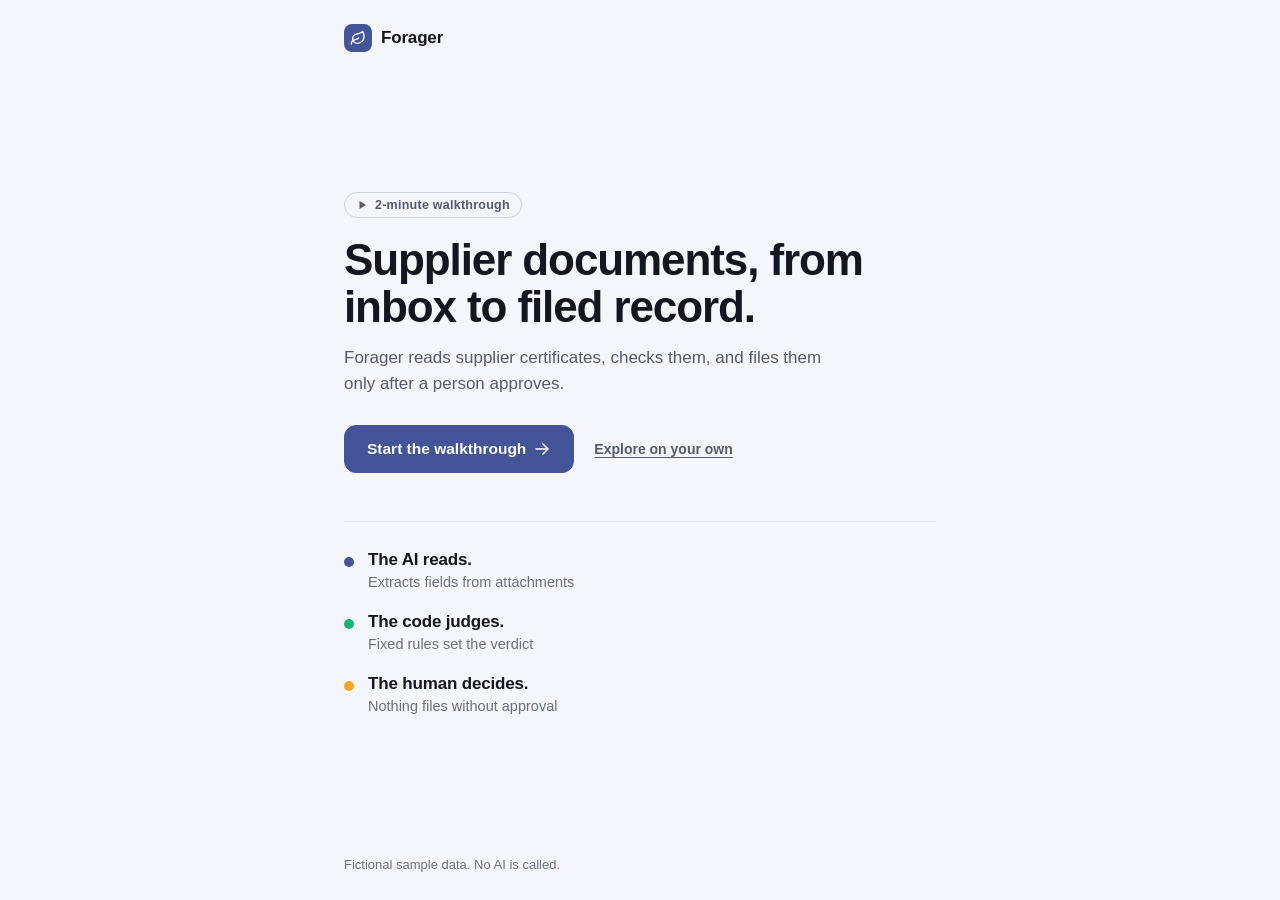
==== commit eb9f7e12: "Tighten the walkthrough to 12 steps with leaner copy and a cleaner layout Co-Authored-By: Claude Opu" ====
--- a/index.html
+++ b/index.html
@@ -4,7 +4,7 @@
 <meta charset="utf-8" />
 <meta name="viewport" content="width=device-width, initial-scale=1, viewport-fit=cover" />
 <title>Forager Interactive Walkthrough</title>
-<meta name="description" content="A guided, zero-API walkthrough of Forager, a supplier-document intake pipeline: the LLM reads, the code judges, the human decides. Fictional sample data; runs entirely in your browser." />
+<meta name="description" content="A 2-minute guided walkthrough of Forager, a supplier-document intake pipeline: the AI reads, the code judges, the human decides. Fictional sample data; no AI is called." />
 <meta name="color-scheme" content="light dark" />
 <style>
   /* ===================================================================
@@ -37,7 +37,7 @@
     --text-3: #6b6f80;
     --shadow-card: 0 22px 44px -20px rgba(30, 35, 60, 0.22), inset 0 1px 0 rgba(255, 255, 255, 0.6);
     --shadow-float: 0 18px 40px -12px rgba(30, 35, 60, 0.28);
-    --dim: rgba(18, 22, 40, 0.35);
+    --dim: rgba(18, 22, 40, 0.45);
 
     --r-sm: 7px;
     --r-md: 12px;
@@ -74,7 +74,7 @@
       --text-3: #9a9ba3;
       --shadow-card: 0 10px 26px -14px rgba(0, 0, 0, 0.5), inset 0 1px 0 rgba(255, 255, 255, 0.05);
       --shadow-float: 0 18px 40px -12px rgba(0, 0, 0, 0.6);
-      --dim: rgba(0, 0, 0, 0.5);
+      --dim: rgba(0, 0, 0, 0.55);
       color-scheme: dark;
     }
   }
@@ -126,85 +126,42 @@
   }
 
   /* ===================================================================
-     LANDING
+     LANDING: one centered column, accent colour on the CTA only
      =================================================================== */
   #landing {
-    position: fixed; inset: 0; z-index: 50; overflow-y: auto; overflow-x: hidden;
-    background:
-      radial-gradient(900px 520px at 8% -6%, rgba(68, 84, 152, 0.16), transparent 70%),
-      radial-gradient(700px 480px at 100% 10%, rgba(22, 179, 120, 0.10), transparent 70%),
-      var(--bg);
+    position: fixed; inset: 0; z-index: 50; overflow-y: auto; overflow-x: hidden; background: var(--bg);
     transition: opacity .35s var(--ease), visibility .35s;
   }
   #landing.gone { opacity: 0; visibility: hidden; pointer-events: none; }
-  .l-wrap { width: min(1080px, 100%); margin: 0 auto; padding: 22px 24px 64px; }
-  .l-top { display: flex; align-items: center; justify-content: space-between; gap: 12px; margin-bottom: 56px; }
-  .l-top .note { font-size: 12.5px; color: var(--text-3); font-weight: 600; }
+  .l-wrap { width: min(640px, 100%); min-height: 100%; margin: 0 auto; padding: 24px 24px 28px; display: flex; flex-direction: column; }
+  .l-main { margin: auto 0; padding: 40px 0; }
   .pill {
-    display: inline-flex; align-items: center; gap: 7px; padding: 6px 12px; border-radius: var(--r-pill);
-    font-size: 12px; font-weight: 700; letter-spacing: .02em; color: var(--brand-text);
-    background: var(--brand-bg); border: 1px solid var(--brand-ring);
-  }
-  .hero h1 { font-size: clamp(34px, 5.4vw, 56px); line-height: 1.04; letter-spacing: -0.025em; margin: 18px 0 16px; font-weight: 800; max-width: 820px; }
-  .hero h1 .soft { color: var(--brand-text); }
-  .hero p.lede { font-size: clamp(16px, 1.8vw, 19px); line-height: 1.55; color: var(--text-2); max-width: 640px; margin: 0 0 30px; }
-  .cta-row { display: flex; flex-wrap: wrap; align-items: center; gap: 12px; }
-  .cta-row .meta { font-size: 13px; color: var(--text-3); font-weight: 600; }
-  .hero p.sub { font-size: 15px; line-height: 1.55; color: var(--text-3); max-width: 640px; margin: -14px 0 26px; }
-  .trio-lead { margin: 48px 0 0; font-size: 16px; line-height: 1.5; color: var(--text-2); max-width: 760px; }
-  .trio-lead b { color: var(--text); }
-  .trio-lead .def { display: block; margin-top: 4px; font-size: 13.5px; color: var(--text-3); font-weight: 600; }
+    display: inline-flex; align-items: center; gap: 7px; padding: 5px 11px; border-radius: var(--r-pill);
+    font-size: 12.5px; font-weight: 650; letter-spacing: .02em; color: var(--text-2); border: 1px solid var(--border-strong);
+  }
+  .hero h1 { font-size: clamp(32px, 5vw, 44px); line-height: 1.08; letter-spacing: -0.025em; margin: 18px 0 14px; font-weight: 800; }
+  .hero p.lede { font-size: 17px; line-height: 1.55; color: var(--text-2); max-width: 52ch; margin: 0 0 28px; }
+  .cta-row { display: flex; flex-wrap: wrap; align-items: center; gap: 12px 20px; }
+  .text-link { font-size: 14px; font-weight: 600; color: var(--text-2); text-decoration: underline; text-underline-offset: 3px; }
+  .text-link:hover { color: var(--text); }
   #start-btn .spin { display: none; }
   #start-btn.loading .spin { display: inline-block; }
   .l-error {
     margin-top: 14px; padding: 12px 14px; border-radius: var(--r-md); background: var(--red-bg);
-    color: var(--red-text); font-size: 13.5px; font-weight: 600; line-height: 1.5; max-width: 640px;
+    color: var(--red-text); font-size: 13.5px; font-weight: 600; line-height: 1.5;
   }
   .l-error code { font-family: var(--mono); font-size: 12.5px; }
 
-  .trio { display: grid; grid-template-columns: repeat(3, 1fr); gap: 14px; margin-top: 18px; }
-  .trio .card { padding: 20px; }
-  .card {
-    background: var(--panel); border: 1px solid var(--border); border-radius: var(--r-lg);
-    box-shadow: var(--shadow-card); backdrop-filter: blur(20px) saturate(160%); -webkit-backdrop-filter: blur(20px) saturate(160%);
-  }
-  .trio .k { display: inline-flex; align-items: center; gap: 8px; font-size: 12px; font-weight: 800; letter-spacing: .06em; text-transform: uppercase; color: var(--text-3); margin-bottom: 10px; }
-  .chip { width: 28px; height: 28px; border-radius: 9px; display: inline-flex; align-items: center; justify-content: center; color: #fff; }
-  .trio h3 { margin: 0 0 6px; font-size: 19px; letter-spacing: -0.01em; }
-  .trio p { margin: 0; color: var(--text-2); font-size: 14.5px; line-height: 1.55; }
-
-  .l-section { margin-top: 72px; }
-  .l-section .eyebrow { font-size: 12px; font-weight: 800; letter-spacing: .08em; text-transform: uppercase; color: var(--brand-text); margin-bottom: 8px; }
-  .l-section h2 { font-size: clamp(24px, 3vw, 32px); margin: 0 0 10px; letter-spacing: -0.02em; line-height: 1.15; }
-  .l-section > p { color: var(--text-2); font-size: 15.5px; line-height: 1.55; margin: 0 0 22px; max-width: 640px; }
-  .problems { display: grid; grid-template-columns: repeat(2, 1fr); gap: 12px; }
-  .problems .card { padding: 16px 18px; display: flex; gap: 12px; align-items: flex-start; }
-  .problems h4 { margin: 0 0 3px; font-size: 15px; }
-  .problems p { margin: 0; font-size: 14px; color: var(--text-2); line-height: 1.5; }
-
-  .flow { display: flex; flex-wrap: wrap; gap: 8px; align-items: stretch; }
-  .flow .stage-card {
-    flex: 1 1 120px; min-width: 120px; padding: 14px 12px; text-align: left; position: relative;
-  }
-  .flow .n { font-size: 11px; font-weight: 800; color: var(--text-3); font-variant-numeric: tabular-nums; }
-  .flow .lbl { font-size: 14px; font-weight: 750; margin-top: 8px; line-height: 1.25; }
-  .flow .who { margin-top: 6px; font-size: 11.5px; font-weight: 700; letter-spacing: .02em; }
-  .who.llm { color: var(--brand-text); }
-  .who.code { color: var(--accent-text); }
-  .who.human { color: var(--amber-text); }
-  .flow .stage-card.gate { border-color: rgba(245, 166, 35, 0.55); box-shadow: 0 0 0 3px var(--amber-bg), var(--shadow-card); }
-  .flow-note { margin-top: 14px; font-size: 13.5px; color: var(--text-2); display: flex; gap: 8px; align-items: flex-start; line-height: 1.5; }
-  .l-foot { margin-top: 72px; padding-top: 22px; border-top: 1px solid var(--border); display: flex; flex-wrap: wrap; gap: 14px; justify-content: space-between; align-items: center; font-size: 13px; color: var(--text-3); }
-  .l-foot a { color: var(--brand-text); font-weight: 650; }
+  .trio { margin-top: 48px; padding-top: 28px; border-top: 1px solid var(--border); display: grid; gap: 18px; }
+  .trio-item { display: grid; grid-template-columns: 10px 1fr; gap: 0 14px; align-items: start; }
+  .trio-item .dot { width: 10px; height: 10px; border-radius: 50%; margin-top: 7px; }
+  .trio h3 { margin: 0; font-size: 17px; letter-spacing: -0.01em; }
+  .trio p { margin: 2px 0 0; color: var(--text-3); font-size: 14.5px; line-height: 1.5; }
+  .l-foot { font-size: 13px; color: var(--text-3); }
 
   @media (max-width: 820px) {
-    .l-top { margin-bottom: 32px; }
-    .trio { grid-template-columns: 1fr; margin-top: 14px; }
-    .trio-lead { margin-top: 34px; }
-    .problems { grid-template-columns: 1fr; }
-    .l-section { margin-top: 52px; }
-    .l-wrap { padding: 16px 16px 48px; }
-    .l-top .note { display: none; }
+    .l-wrap { padding: 16px 16px 24px; }
+    .l-main { padding: 28px 0; }
   }
 
   /* ===================================================================
@@ -230,11 +187,10 @@
   }
   .t-bar .wordmark { font-size: 15.5px; }
   .t-bar .wordmark .mark { width: 24px; height: 24px; border-radius: 7px; }
-  .demo-tag {
-    font-size: 12px; font-weight: 650; color: var(--text-2); padding: 5px 10px; border-radius: var(--r-pill);
-    background: var(--brand-bg); white-space: nowrap; overflow: hidden; text-overflow: ellipsis; min-width: 0;
-  }
+  .demo-tag { font-size: 12px; font-weight: 600; color: var(--text-3); white-space: nowrap; overflow: hidden; text-overflow: ellipsis; min-width: 0; }
   .t-bar .spacer { flex: 1; }
+  .t-bar .icon-btn { border-color: transparent; }
+  .t-bar .icon-btn:hover { border-color: var(--border); }
 
   .stage { grid-area: stage; position: relative; min-width: 0; min-height: 0; overflow: hidden; background: var(--bg); }
   #app-frame { position: absolute; inset: 0; width: 100%; height: 100%; border: 0; display: block; background: var(--bg); }
@@ -267,10 +223,6 @@
   #tap.go { animation: tap .55s var(--ease); }
   @keyframes tap { 0% { opacity: .95; transform: scale(.4); } 100% { opacity: 0; transform: scale(1.5); } }
 
-  #connector { position: fixed; inset: 0; width: 100%; height: 100%; pointer-events: none; z-index: 20; }
-  #connector line { stroke: var(--brand-text); stroke-width: 1.5; stroke-dasharray: 4 5; opacity: 0; }
-  #connector circle { fill: var(--brand-text); opacity: 0; }
-
   .stage-overlay {
     position: absolute; inset: 0; z-index: 5; display: flex; align-items: center; justify-content: center;
     background: rgba(245, 246, 251, 0.86); background: color-mix(in srgb, var(--bg) 82%, transparent); backdrop-filter: blur(6px); -webkit-backdrop-filter: blur(6px);
@@ -291,38 +243,28 @@
     backdrop-filter: blur(24px) saturate(160%); -webkit-backdrop-filter: blur(24px) saturate(160%);
     position: relative; z-index: 6;
   }
-  .g-scroll { flex: 1; min-height: 0; overflow-y: auto; padding: 20px 22px 8px; }
-  .g-head { display: flex; align-items: center; justify-content: space-between; gap: 10px; margin-bottom: 14px; }
+  .g-bar { height: 2px; flex-shrink: 0; background: var(--border); overflow: hidden; }
+  .g-bar span { display: block; height: 100%; width: 0; background: var(--brand); transition: width .4s var(--ease); }
+  .g-scroll { flex: 1; min-height: 0; overflow-y: auto; padding: 24px 24px 8px; }
+  .g-head { display: flex; align-items: center; justify-content: space-between; gap: 10px; margin-bottom: 12px; }
   .g-eyebrow { display: inline-flex; align-items: center; gap: 8px; font-size: 12px; font-weight: 800; letter-spacing: .06em; text-transform: uppercase; color: var(--brand-text); min-width: 0; }
   .g-eyebrow .ic { width: 22px; height: 22px; border-radius: 7px; background: var(--brand-bg); display: inline-flex; align-items: center; justify-content: center; flex-shrink: 0; }
-  .g-eyebrow .pg { color: var(--text-3); font-weight: 700; letter-spacing: .02em; text-transform: none; }
-  .g-bar { height: 4px; border-radius: 2px; background: var(--border); overflow: hidden; margin-bottom: 18px; }
-  .g-bar span { display: block; height: 100%; width: 0; background: var(--brand); border-radius: 2px; transition: width .4s var(--ease); }
   .g-body { transition: opacity .16s ease; }
   .g-body.swap { opacity: 0; }
-  .g-context { margin: 0 0 6px; font-size: 13px; color: var(--text-3); font-weight: 600; line-height: 1.45; }
-  .g-title { margin: 0 0 8px; font-size: 23px; line-height: 1.18; letter-spacing: -0.015em; font-weight: 800; }
-  .g-text { margin: 0 0 16px; font-size: 15px; line-height: 1.55; color: var(--text-2); }
-  .g-cta { display: flex; align-items: center; gap: 7px; font-size: 13px; font-weight: 700; color: var(--brand-text); }
-  .g-cta[hidden] { display: none; }
-  .g-status { min-height: 20px; margin: 12px 0 0; font-size: 13px; color: var(--text-3); font-weight: 600; display: flex; align-items: center; gap: 8px; }
+  .g-title { margin: 0 0 8px; font-size: 20px; line-height: 1.25; letter-spacing: -0.01em; font-weight: 600; }
+  .g-text { margin: 0; max-width: 34ch; font-size: 15px; line-height: 1.5; color: var(--text-2); }
+  .g-status { margin: 14px 0 0; font-size: 13px; color: var(--text-3); font-weight: 600; display: flex; align-items: center; gap: 8px; }
+  .g-status:empty { margin: 0; }
   .g-status .spin { width: 13px; height: 13px; border-width: 2px; }
-  .g-foot { border-top: 1px solid var(--border); padding: 12px 16px 14px; display: flex; flex-direction: column; gap: 12px; }
+  .g-foot { padding: 12px 24px 20px; }
   .g-nav { display: flex; align-items: center; gap: 10px; }
   .g-nav .g-step { flex: 1; text-align: center; font-size: 13px; font-weight: 700; color: var(--text-3); font-variant-numeric: tabular-nums; }
-  #g-next { min-width: 112px; }
+  .btn.text { border-color: transparent; background: transparent; color: var(--text-2); padding: 0 10px; }
+  .btn.text:hover { background: var(--brand-bg); border-color: transparent; color: var(--text); }
+  #g-next { height: 44px; min-width: 120px; padding: 0 22px; font-size: 15px; }
   #g-next .spin { display: none; width: 14px; height: 14px; border-width: 2px; border-color: rgba(255,255,255,.4); border-top-color: #fff; }
   #g-next.busy .spin { display: inline-block; }
   #g-next.busy .lbl-arrow { display: none; }
-  .g-dots { display: flex; justify-content: center; gap: 0; flex-wrap: wrap; }
-  .g-dot { width: 26px; height: 26px; padding: 0; border: 0; background: transparent; border-radius: 6px; cursor: pointer; display: inline-flex; align-items: center; justify-content: center; }
-  .g-dot::before { content: ''; width: 7px; height: 7px; border-radius: 4px; background: var(--border-strong); transition: width .2s, background .2s; }
-  .g-dot.done::before { background: var(--brand-ring); }
-  .g-dot.active::before { width: 18px; background: var(--brand-text); }
-  .g-dot:hover::before { background: var(--brand-text); }
-  .g-dot:focus-visible { outline: 2px solid var(--brand-text); outline-offset: -2px; background: var(--brand-bg); }
-  .g-keys { margin: 0; text-align: center; font-size: 12.5px; color: var(--text-3); font-weight: 600; }
-  kbd { font-family: var(--font); font-size: 12px; font-weight: 700; padding: 1px 5px; border-radius: 4px; border: 1px solid var(--border-strong); background: var(--panel-solid); }
 
   #g-pill {
     position: absolute; right: 16px; bottom: 16px; z-index: 7; display: flex; align-items: center; gap: 4px; padding: 4px;
@@ -341,22 +283,14 @@
     backdrop-filter: blur(10px); -webkit-backdrop-filter: blur(10px);
   }
   #end[hidden] { display: none; }
-  .end-card { width: min(720px, 100%); padding: 28px 28px 24px; background: var(--panel-solid); margin: auto 0; }
-  .end-note { margin: 0 0 18px; padding: 10px 12px; border-radius: var(--r-md); background: var(--brand-bg); color: var(--text-2); font-size: 13.5px; line-height: 1.5; }
-  .end-card h2 { margin: 10px 0 16px; font-size: clamp(24px, 3.2vw, 30px); letter-spacing: -0.02em; line-height: 1.15; }
-  .end-card > p { margin: 0 0 18px; color: var(--text-2); font-size: 15px; line-height: 1.55; }
-  .recap { list-style: none; margin: 0 0 20px; padding: 0; display: grid; gap: 10px; }
-  .recap li { display: flex; gap: 12px; align-items: flex-start; font-size: 14.5px; line-height: 1.5; color: var(--text-2); }
-  .recap li b { color: var(--text); }
-  .recap .chip { width: 26px; height: 26px; border-radius: 8px; margin-top: 1px; }
-  .end-actions { display: flex; flex-wrap: wrap; gap: 10px; margin-bottom: 18px; }
-  details.built { border-top: 1px solid var(--border); padding-top: 14px; }
-  details.built summary { cursor: pointer; font-weight: 750; font-size: 14px; color: var(--text); list-style: none; display: flex; align-items: center; gap: 8px; }
-  details.built summary::-webkit-details-marker { display: none; }
-  details.built summary .chev { transition: transform .2s; }
-  details.built[open] summary .chev { transform: rotate(90deg); }
-  details.built ul { margin: 12px 0 0; padding-left: 18px; color: var(--text-2); font-size: 14px; line-height: 1.6; }
-  details.built code { font-family: var(--mono); font-size: 12.5px; }
+  .end-card {
+    width: min(520px, 100%); margin: auto 0; padding: 32px 28px 28px; background: var(--panel-solid);
+    border: 1px solid var(--border); border-radius: var(--r-lg); box-shadow: var(--shadow-float);
+  }
+  .end-card h2 { margin: 0 0 10px; font-size: clamp(22px, 3vw, 27px); letter-spacing: -0.02em; line-height: 1.2; }
+  .end-line { margin: 0 0 6px; color: var(--text-2); font-size: 15.5px; line-height: 1.5; }
+  .end-fine { margin: 0 0 24px; color: var(--text-3); font-size: 13px; }
+  .end-actions { display: flex; flex-wrap: wrap; gap: 10px; }
 
   /* ---------- mobile: guide becomes a bottom sheet ---------- */
   @media (max-width: 819px) {
@@ -367,32 +301,28 @@
       grid-template-areas: "bar" "stage" "guide";
     }
     #tour.guide-collapsed #guide { display: flex; }
-    .demo-tag { display: none; }
     .t-bar { padding: 0 10px 0 12px; gap: 8px; }
-    .t-bar .btn .lbl-long { display: none; }
+    .demo-tag { font-size: 11.5px; }
     #guide {
       border-left: 0; border-top: 1px solid var(--border); max-height: 42vh; max-height: 42dvh;
       border-radius: 16px 16px 0 0; box-shadow: 0 -12px 30px -14px rgba(30, 35, 60, 0.3);
-      padding-bottom: env(safe-area-inset-bottom);
+      padding-bottom: env(safe-area-inset-bottom); overflow: hidden;
     }
-    .g-scroll { padding: 12px 16px 4px; }
-    .g-head { margin-bottom: 10px; }
-    .g-bar { margin-bottom: 12px; }
-    .g-title { font-size: 19px; margin-bottom: 4px; }
-    .g-text { font-size: 14px; margin-bottom: 10px; }
-    .g-context { display: none; }
-    .g-status { min-height: 0; margin-top: 8px; }
-    .g-foot { padding: 8px 12px 10px; gap: 8px; }
-    .g-keys { display: none; }
-    .g-dots { display: none; }
-    /* Collapsed sheet = one single-line strip: "Step N of M" + Next. */
-    #tour.guide-collapsed .g-scroll, #tour.guide-collapsed .g-foot { display: none; }
+    .g-scroll { padding: 14px 16px 4px; }
+    .g-head { margin-bottom: 8px; }
+    .g-title { font-size: 18px; margin-bottom: 4px; }
+    .g-text { font-size: 14px; max-width: none; }
+    .g-status { margin-top: 8px; }
+    .g-foot { padding: 8px 12px 10px; }
+    #g-next { height: 40px; min-width: 104px; }
+    /* Collapsed sheet = one single-line strip: "3 / 12" + Next. */
+    #tour.guide-collapsed .g-scroll, #tour.guide-collapsed .g-foot, #tour.guide-collapsed .g-bar { display: none; }
     #tour.guide-collapsed .g-strip { display: flex; align-items: center; gap: 10px; padding: 8px 12px; }
     .g-strip-open { flex: 1; min-width: 0; min-height: 36px; text-align: left; border: 0; background: transparent; color: var(--text); font-size: 13.5px; font-weight: 700; padding: 0 4px; cursor: pointer; border-radius: var(--r-sm); font-variant-numeric: tabular-nums; }
     .g-strip-open span { color: var(--brand-text); }
     #g-pill { display: none !important; }
     #end { padding: 16px; }
-    .end-card { padding: 20px 18px; }
+    .end-card { padding: 24px 20px; }
   }
 
   @media (prefers-reduced-motion: reduce) {
@@ -410,69 +340,32 @@
   <div class="l-wrap">
     <div class="l-top">
       <span class="wordmark"><span class="mark" data-icon="leaf"></span>Forager</span>
-      <span class="note">Interactive demo · fictional sample data · no live services</span>
     </div>
 
-    <section class="hero">
-      <span class="pill"><span data-icon="play" data-size="12"></span>Guided walkthrough · about 4 minutes</span>
-      <h1 id="hero-title">Supplier documents, from inbox to <span class="soft">filed record</span>.</h1>
-      <p class="lede">A QA manager's inbox fills with supplier certificates. Forager reads each one, checks it against your checklist, and files it only after a person approves.</p>
-      <p class="sub">When an auditor asks who accepted a document and why, there's rarely an answer. Forager records the decision and the reason. You'll use the real app, with fictional suppliers and sample documents.</p>
-      <div class="cta-row">
-        <button type="button" class="btn primary lg" id="start-btn">
-          <span class="spin" aria-hidden="true"></span>
-          <span id="start-label">Start the walkthrough</span>
-          <span data-icon="arrowRight" data-size="18"></span>
-        </button>
-        <a class="btn ghost lg" href="app/" id="explore-link">Explore the app on your own</a>
-        <span class="meta">No signup, nothing to install</span>
-      </div>
-      <div class="l-error" id="l-error" hidden></div>
-    </section>
-
-    <p class="trio-lead"><b>Three separate authorities, on purpose.</b> No single one is trusted to wave through a real compliance gap.<span class="def">LLM — the AI model that reads documents.</span></p>
-    <div class="trio">
-      <div class="card">
-        <div class="k"><span class="chip" style="background:var(--brand)" data-icon="scan" data-size="16" data-color="#fff"></span>01</div>
-        <h3>The LLM reads.</h3>
-        <p>It filters out junk mail, classifies each attachment, extracts the fields, and reports what it found against your checklist.</p>
-      </div>
-      <div class="card">
-        <div class="k"><span class="chip" style="background:var(--accent)" data-icon="checklist" data-size="16" data-color="#fff"></span>02</div>
-        <h3>The code judges.</h3>
-        <p>A fixed rule turns those findings into Pass, Advisory, or Issues, using severities you set. The model never grades itself.</p>
-      </div>
-      <div class="card">
-        <div class="k"><span class="chip" style="background:var(--amber)" data-icon="users" data-size="16" data-color="#fff"></span>03</div>
-        <h3>The human decides.</h3>
-        <p>Nothing is filed until a person approves it. Overriding a failed check takes a written reason, and it's logged.</p>
+    <div class="l-main">
+      <section class="hero">
+        <span class="pill"><span data-icon="play" data-size="12"></span>2-minute walkthrough</span>
+        <h1 id="hero-title">Supplier documents, from inbox to filed record.</h1>
+        <p class="lede">Forager reads supplier certificates, checks them, and files them only after a person approves.</p>
+        <div class="cta-row">
+          <button type="button" class="btn primary lg" id="start-btn">
+            <span class="spin" aria-hidden="true"></span>
+            <span id="start-label">Start the walkthrough</span>
+            <span data-icon="arrowRight" data-size="18"></span>
+          </button>
+          <a class="text-link" href="app/" id="explore-link">Explore on your own</a>
+        </div>
+        <div class="l-error" id="l-error" hidden></div>
+      </section>
+
+      <div class="trio">
+        <div class="trio-item"><span class="dot" style="background:var(--brand)"></span><div><h3>The AI reads.</h3><p>Extracts fields from attachments</p></div></div>
+        <div class="trio-item"><span class="dot" style="background:var(--accent)"></span><div><h3>The code judges.</h3><p>Fixed rules set the verdict</p></div></div>
+        <div class="trio-item"><span class="dot" style="background:var(--amber)"></span><div><h3>The human decides.</h3><p>Nothing files without approval</p></div></div>
       </div>
     </div>
 
-    <section class="l-section" aria-labelledby="problem-title">
-      <div class="eyebrow">The problem</div>
-      <h2 id="problem-title">Supplier paperwork is chased by hand.</h2>
-      <p>Certificates, statements, and specs arrive by email in whatever format each supplier prefers. Someone has to open every one, identify it, and decide whether it's complete.</p>
-      <div class="problems">
-        <div class="card"><span class="chip" style="background:var(--red)" data-icon="flag" data-size="15" data-color="#fff"></span><div><h4>Errors slip through</h4><p>Not from carelessness. From volume, and no time to check every field.</p></div></div>
-        <div class="card"><span class="chip" style="background:var(--amber)" data-icon="route" data-size="15" data-color="#fff"></span><div><h4>Records fragment</h4><p>Company and ingredient names drift in spelling from one email to the next.</p></div></div>
-        <div class="card"><span class="chip" style="background:var(--amber)" data-icon="clock" data-size="15" data-color="#fff"></span><div><h4>Review is slow</h4><p>One document at a time, and expiry dates live in someone's memory.</p></div></div>
-        <div class="card"><span class="chip" style="background:var(--red)" data-icon="search" data-size="15" data-color="#fff"></span><div><h4>No record of the call</h4><p>Who approved what, and on what grounds, usually lives in someone's inbox.</p></div></div>
-      </div>
-    </section>
-
-    <section class="l-section" aria-labelledby="flow-title">
-      <div class="eyebrow">The pipeline</div>
-      <h2 id="flow-title">Seven stages, one human gate.</h2>
-      <p>Every document takes the same path before it's treated as an accepted record.</p>
-      <ol class="flow" id="flow" style="list-style:none;margin:0;padding:0"></ol>
-      <div class="flow-note"><span data-icon="shield" data-size="16" data-color="var(--amber)"></span><span>Until a reviewer approves it, a document is held in a review folder: visible, but not yet filed.</span></div>
-    </section>
-
-    <div class="l-foot">
-      <span>Fictional suppliers and documents. Runs entirely in your browser: no email, storage, or AI calls.</span>
-      <a href="#" id="start-link">Start the walkthrough →</a>
-    </div>
+    <div class="l-foot">Fictional sample data. No AI is called.</div>
   </div>
 </main>
 
@@ -482,10 +375,10 @@
 <div id="tour" aria-hidden="true">
   <header class="t-bar">
     <span class="wordmark"><span class="mark" data-icon="leaf" data-size="15"></span>Forager</span>
-    <span class="demo-tag">Interactive demo · fictional sample data · no live services</span>
+    <span class="demo-tag">Fictional data · no AI called</span>
     <span class="spacer"></span>
-    <button type="button" class="btn small ghost" id="restart-btn"><span data-icon="restart" data-size="14"></span><span>Restart<span class="lbl-long"> demo</span></span></button>
-    <button type="button" class="btn small ghost" id="overview-btn"><span data-icon="home" data-size="14"></span><span class="lbl-long">Overview</span></button>
+    <button type="button" class="icon-btn" id="restart-btn" aria-label="Restart walkthrough" title="Restart walkthrough" data-icon="restart" data-size="15"></button>
+    <button type="button" class="icon-btn" id="overview-btn" aria-label="Back to overview" title="Back to overview" data-icon="home" data-size="15"></button>
   </header>
 
   <div class="stage" id="stage">
@@ -501,41 +394,35 @@
   </div>
 
   <aside id="guide" aria-label="Walkthrough guide">
+    <div class="g-bar" role="progressbar" aria-label="Walkthrough progress" aria-valuemin="1" id="g-bar"><span id="g-bar-fill"></span></div>
     <div class="g-scroll">
       <div class="g-head">
-        <div class="g-eyebrow"><span class="ic" id="g-icon"></span><span id="g-page">Dashboard</span><span class="pg" id="g-pagecount"></span></div>
+        <div class="g-eyebrow"><span class="ic" id="g-icon"></span><span id="g-page">Live Run</span></div>
         <button type="button" class="icon-btn" id="g-collapse" aria-label="Hide guide" aria-expanded="true" title="Hide guide (Esc)"></button>
       </div>
-      <div class="g-bar" role="progressbar" aria-label="Walkthrough progress" aria-valuemin="1" id="g-bar"><span id="g-bar-fill"></span></div>
       <div class="g-body" id="g-body">
-        <p class="g-context" id="g-context"></p>
         <div id="g-narr" aria-live="polite" aria-atomic="true">
           <h2 class="g-title" id="g-title"></h2>
           <p class="g-text" id="g-text"></p>
         </div>
-        <div class="g-cta" id="g-cta" hidden></div>
       </div>
       <p class="g-status" id="g-status" role="status"></p>
     </div>
     <div class="g-foot">
       <div class="g-nav">
-        <button type="button" class="btn ghost" id="g-prev"><span aria-hidden="true">←</span> Back</button>
-        <span class="g-step" id="g-step" aria-hidden="true">Step 1</span>
-        <button type="button" class="btn primary" id="g-next"><span class="spin" aria-hidden="true"></span><span id="g-next-label">Next</span><span class="lbl-arrow" aria-hidden="true">→</span></button>
+        <button type="button" class="btn text" id="g-prev">Back</button>
+        <span class="g-step" id="g-step" aria-hidden="true">1 / 12</span>
+        <button type="button" class="btn primary" id="g-next"><span class="spin" aria-hidden="true"></span><span id="g-next-label">Run</span><span class="lbl-arrow" aria-hidden="true">→</span></button>
       </div>
-      <nav class="g-dots" id="g-dots" aria-label="Walkthrough sections"></nav>
-      <p class="g-keys"><kbd>←</kbd> <kbd>→</kbd> to move · <kbd>Esc</kbd> to hide · or click in the app yourself</p>
     </div>
     <div class="g-strip" id="g-strip">
-      <button type="button" class="g-strip-open" id="g-strip-open" aria-label="Show guide"><span id="g-strip-label">Step 1 of 1</span> · Show guide</button>
+      <button type="button" class="g-strip-open" id="g-strip-open" aria-label="Show guide"><span id="g-strip-label">1 / 12</span> · Show guide</button>
       <button type="button" class="btn primary small" id="g-strip-next">Next <span aria-hidden="true">→</span></button>
     </div>
   </aside>
 
   <div id="end" hidden role="dialog" aria-modal="true" aria-labelledby="end-title"></div>
 </div>
-
-<svg id="connector" aria-hidden="true"><line id="c-line" x1="0" y1="0" x2="0" y2="0"/><circle id="c-dot" r="3.5" cx="0" cy="0"/></svg>
 
 <script>
 (() => {
@@ -550,31 +437,17 @@
    Icons (lucide-style strokes, inline, no dependencies)
    ========================================================================= */
 const ICONS = {
-  mail: '<path d="M3 6h18v12H3z"/><path d="m3 7 9 6 9-6"/>',
   scan: '<rect x="3" y="4" width="18" height="16" rx="2"/><path d="M7 9h10M7 13h6"/>',
-  folder: '<path d="M3 7a2 2 0 0 1 2-2h4l2 2h8a2 2 0 0 1 2 2v8a2 2 0 0 1-2 2H5a2 2 0 0 1-2-2z"/>',
-  checklist: '<path d="M9 6h11M9 12h11M9 18h11"/><path d="m3 6 1.5 1.5L7 5M3 12l1.5 1.5L7 11M3 18l1.5 1.5L7 16"/>',
-  users: '<circle cx="9" cy="8" r="3.2"/><path d="M2.5 19c0-3.3 2.9-5.5 6.5-5.5s6.5 2.2 6.5 5.5"/><circle cx="17.5" cy="9" r="2.6"/><path d="M15.7 13.7c2.6.3 4.8 2 4.8 4.8"/>',
-  shield: '<path d="M12 3 4.5 6v6c0 5 3.4 7.7 7.5 9 4.1-1.3 7.5-4 7.5-9V6z"/><path d="m9 12 2.2 2.2L15.5 10"/>',
-  search: '<circle cx="10.5" cy="10.5" r="6.5"/><path d="m20 20-4.6-4.6"/>',
-  clock: '<circle cx="12" cy="12" r="9"/><path d="M12 7v5l3.5 2"/>',
-  flag: '<path d="M5 21V4"/><path d="M5 4h13l-3.5 4.5L18 13H5"/>',
-  route: '<circle cx="6" cy="18" r="2.5"/><circle cx="18" cy="6" r="2.5"/><path d="M8.3 16.5 15.7 7.5"/>',
   arrowRight: '<path d="M4 12h16"/><path d="m13 5 7 7-7 7"/>',
   chevRight: '<path d="m9 6 6 6-6 6"/>',
   minus: '<path d="M5 12h14"/>',
-  layers: '<path d="M12 2 2 7l10 5 10-5-10-5Z"/><path d="M2 17l10 5 10-5"/><path d="M2 12l10 5 10-5"/>',
-  dollar: '<path d="M12 2v20"/><path d="M17 5H9.5a3.5 3.5 0 0 0 0 7h5a3.5 3.5 0 0 1 0 7H6"/>',
-  send: '<path d="m22 2-7 20-4-9-9-4Z"/><path d="M22 2 11 13"/>',
   play: '<polygon points="7 4 20 12 7 20" fill="currentColor" stroke="none"/>',
   bell: '<path d="M6 8a6 6 0 0 1 12 0c0 7 3 9 3 9H3s3-2 3-9"/><path d="M10.3 21a1.94 1.94 0 0 0 3.4 0"/>',
-  factory: '<path d="M2 20V9l6 4V9l6 4V4h6v16z"/><path d="M6 17h2M11 17h2M16 17h2"/>',
   files: '<path d="M15 3H7a2 2 0 0 0-2 2v14a2 2 0 0 0 2 2h10a2 2 0 0 0 2-2V7z"/><path d="M14 3v5h5"/>',
   inbox: '<path d="M22 12h-6l-2 3h-4l-2-3H2"/><path d="M5.5 5h13L22 12v6a2 2 0 0 1-2 2H4a2 2 0 0 1-2-2v-6z"/>',
   home: '<path d="m3 10 9-7 9 7v10a1 1 0 0 1-1 1h-5v-6H9v6H4a1 1 0 0 1-1-1z"/>',
   restart: '<path d="M3 12a9 9 0 1 0 3-6.7L3 8"/><path d="M3 3v5h5"/>',
   leaf: '<path d="M11 20A7 7 0 0 1 9.8 6.1C15.5 5 17 4.5 19 2c1 2 2 4.2 2 8 0 5.5-4.8 10-10 10Z"/><path d="M2 21c0-3 1.9-5.4 5.2-6.1C9.5 14.5 12 13 13 12"/>',
-  sparkles: '<path d="M12 3v4M12 17v4M3 12h4M17 12h4M5.6 5.6l2.8 2.8M15.6 15.6l2.8 2.8M18.4 5.6l-2.8 2.8M8.4 15.6l-2.8 2.8"/>',
 };
 function icon(name, size = 18, color = 'currentColor', sw = 1.9) {
   return `<svg class="i" width="${size}" height="${size}" viewBox="0 0 24 24" fill="none" stroke="${color}" stroke-width="${sw}" stroke-linecap="round" stroke-linejoin="round" aria-hidden="true">${ICONS[name] || ''}</svg>`;
@@ -582,20 +455,6 @@
 document.querySelectorAll('[data-icon]').forEach((el) => {
   el.innerHTML = icon(el.dataset.icon, +(el.dataset.size || 16), el.dataset.color || 'currentColor', 2);
 });
-
-/* Landing: seven stages, one human gate. */
-const FLOW = [
-  ['Supplier inbox', 'Unread mail with attachments', ''],
-  ['Relevance filter', 'LLM reads', 'llm'],
-  ['Classify & extract', 'LLM reads', 'llm'],
-  ['Held for review, not filed', 'Code', 'code'],
-  ['Checklist validation', 'LLM reads · code judges', 'code'],
-  ['Human review', 'The human decides', 'human'],
-  ['Filed & logged', 'Audit trail', 'code'],
-];
-document.getElementById('flow').innerHTML = FLOW.map(([lbl, who, cls], i) =>
-  `<li class="card stage-card${cls === 'human' ? ' gate' : ''}"><div class="n">${String(i + 1).padStart(2, '0')}</div><div class="lbl">${lbl}</div><div class="who ${cls}">${who}</div></li>`
-).join('');
 
 /* =========================================================================
    Tour script. Every selector / button text below was checked against
@@ -608,15 +467,10 @@
    already did them). `once` marks a mutating beat so replays never double-act.
    ========================================================================= */
 const PAGES = [
-  { key: 'dashboard', nav: 'Dashboard', title: 'Dashboard', icon: 'layers', sub: 'Where a QA lead starts the day.' },
-  { key: 'live', nav: 'Live Run', title: 'Live Run', icon: 'scan', sub: 'A watched run, not a silent background job.' },
-  { key: 'queue', nav: 'Review Queue', title: 'Review Queue', icon: 'inbox', sub: 'The human gate. Nothing files itself.' },
-  { key: 'types', nav: 'Document Types', title: 'Document Types', icon: 'checklist', sub: 'Where validation rules come from. The LLM drafts, you own.' },
-  { key: 'companies', nav: 'Companies', title: 'Companies', icon: 'factory', sub: 'Same supplier, spelled two ways. Never merged quietly.' },
-  { key: 'usage', nav: 'Token Usage', title: 'Token Usage', icon: 'dollar', sub: 'Each AI call has a small cost, shown live.' },
-  { key: 'notices', nav: 'Notices', title: 'Notices', icon: 'bell', sub: 'Everything that needs a second look.' },
-  { key: 'email', nav: 'Email History', title: 'Email History', icon: 'send', sub: 'The fix often starts with an email.' },
-  { key: 'index', nav: 'Document Index', title: 'Document Index', icon: 'files', sub: 'The accepted record.' },
+  { key: 'live', nav: 'Live Run', title: 'Live Run', icon: 'scan' },
+  { key: 'queue', nav: 'Review Queue', title: 'Review Queue', icon: 'inbox' },
+  { key: 'notices', nav: 'Notices', title: 'Notices', icon: 'bell' },
+  { key: 'index', nav: 'Document Index', title: 'Document Index', icon: 'files' },
 ];
 const P = Object.fromEntries(PAGES.map((p, i) => [p.key, i]));
 
@@ -631,178 +485,122 @@
 const OVERRIDE_REASON = 'Supplier confirmed by phone that the new certificate numbering format is valid.';
 const failRow = (sev) => ({ sel: '.checklist-result-row', has: `.checklist-result-icon.${sev}` });
 
+/* The queue opens on Highland, so beat 3 selects Riverside before its spotlight lands (`pre`) and
+   repeats the same idempotent steps on Next in case the queue was still loading. */
+const OPEN_RIVERSIDE = [
+  selectChip('Riverside', 'Riverside'),
+  { do: 'capture', key: 'coaFile', target: { sel: '.rq-card .card-meta' }, parse: (t) => t.split(' · ').pop().trim() },
+  { do: 'click', target: { sel: '.rq-disclosure-toggle' }, skipIf: { sel: '.rq-disclosure-body' }, optional: true },
+];
+
 const BEATS = [
-  /* ---------------- Dashboard ---------------- */
-  { page: P.dashboard, lead: 'Problems surface on their own',
-    rest: 'Counts of what has cleared review, what is pending, and what was rejected sit beside notices for missing checklists, near-duplicate names, and expiring documents. Scores and counts here are sample values, not measured accuracy.',
-    target: { union: [{ sel: '.card-validated' }, { sel: '.card-notices' }] }, cta: 'Next opens Live Run' },
-
   /* ---------------- Live Run ---------------- */
-  { page: P.live, lead: 'Check the supplier inbox',
-    rest: 'One click scans up to five unread emails with attachments from the last month. This run is replayed from sample data — no AI is called in this demo.',
+  { page: P.live, lead: 'Scan the inbox',
+    rest: 'One click checks unread supplier email. Fictional data, replayed; no AI is called.',
     target: { any: [{ within: { sel: '.live-run-empty' }, text: 'Run once' }, { sel: '.page-header .btn.primary' }] },
-    cta: 'Next clicks Run once', busy: 'Starting the run…', once: 'run',
+    busy: 'Starting the run…', once: 'run',
     actions: [{ do: 'click', target: { within: { sel: '.live-run-empty' }, text: 'Run once' }, skipIf: { sel: '.timeline' }, until: { sel: '.timeline' } }] },
-  { page: P.live, lead: 'Every stage, streamed and priced',
-    rest: 'Each email moves through a relevance check, classify and extract, validation, and a draft report. Each AI call has a small cost, shown live in the counter.',
-    target: { any: [{ sel: '.live-run-emails' }, { sel: '.timeline' }] }, wait: 15000 },
-  { page: P.live, lead: 'Junk stops early, failures stay isolated',
-    rest: "A trade-show promo fails the cheap relevance check first and is left unread. Later, an unreadable phone photo fails on its own while the PDF in the same email carries on.",
-    target: { sel: '.live-run-email', has: '.timeline-dot.skipped' }, wait: 25000,
-    cta: 'Next opens Review Queue', busy: 'Finishing the run…',
+  { page: P.live, lead: 'Junk gets skipped',
+    rest: 'A trade-show promo fails a cheap check and is left unread.',
+    target: { sel: '.live-run-email', has: '.timeline-dot.skipped' }, wait: 25000, busy: 'Finishing the run…',
     actions: [{ do: 'wait', target: { any: [{ sel: '.run-result' }, { sel: '.live-run-page .error-banner' }] }, timeout: 60000, skipUnless: { sel: '.live-run-page .timeline' }, optional: true }] },
 
   /* ---------------- Review Queue ---------------- */
-  { page: P.queue, lead: 'Nothing files itself', replaySkip: true,
-    rest: "New documents wait here, held in a review folder and not yet filed, until a person approves them. Let's open Riverside's certificate.",
-    target: { any: [{ sel: '.rq-filmstrip' }, { sel: '.rq-card' }] }, wait: 12000, cta: 'Next opens the CoA',
-    actions: [
-      selectChip('Riverside', 'Riverside'),
-      { do: 'capture', key: 'coaFile', target: { sel: '.rq-card .card-meta' }, parse: (t) => t.split(' · ').pop().trim() },
-      { do: 'click', target: { sel: '.rq-disclosure-toggle' }, skipIf: { sel: '.rq-disclosure-body' }, optional: true },
-    ] },
-  { page: P.queue, lead: 'The LLM reads, the code judges',
-    rest: 'The LLM reports each checklist item as present, missing, or mismatched. Then fixed code applies the severities from your checklist: any critical miss is Issues, any advisory miss is Advisory, otherwise Pass.',
-    target: { union: [{ any: [{ sel: '.rq-disclosure' }, { sel: '.rq-card-scroll' }] }, { sel: '.rq-card-status-row' }] } },
-  { page: P.queue, lead: 'Clean pass. File it.',
-    rest: 'Approving moves it out of the review folder and into its real company and ingredient folder.',
+  { page: P.queue, lead: 'AI reads, code judges', replaySkip: true,
+    rest: 'The AI reports what it found. Fixed code sets Pass, Advisory, or Issues.',
+    target: { union: [{ any: [{ sel: '.rq-disclosure' }, { sel: '.rq-card-scroll' }] }, { sel: '.rq-card-status-row' }] }, wait: 12000,
+    pre: OPEN_RIVERSIDE, actions: OPEN_RIVERSIDE },
+  { page: P.queue, lead: 'Clean pass, approved',
+    rest: 'A person approves it, and only then is it filed.',
     target: { any: [{ sel: '.rq-target-box' }, footerBtn('Approve & file')] },
-    cta: 'Next clicks Approve & file', once: 'approve-coa',
+    once: 'approve-coa',
     actions: [
       selectChip('Riverside', 'Riverside'),
       { do: 'assert', target: chipSelected('Riverside') },
       { do: 'click', target: footerBtn('Approve & file'), after: 500 },
     ],
     then: [selectChip('Coastal', 'Coastal')] },
-  { page: P.queue, lead: 'Advisory: approvable, with a reason', replaySkip: true,
-    rest: "The CoA is filed. This kosher certificate's number format looks off (highlighted in the checklist): advisory, not critical.",
-    target: { any: [failRow('advisory'), { sel: '.rq-card-status-row' }] }, cta: 'Next clicks Approve & file',
+  { page: P.queue, lead: 'Advisory: minor gap', replaySkip: true,
+    rest: "The kosher certificate's number format looks off. Approving needs a reason.",
+    target: { any: [failRow('advisory'), { sel: '.rq-card-status-row' }] },
     actions: [
       selectChip('Coastal', 'Coastal'),
       { do: 'assert', target: chipSelected('Coastal') },
       { do: 'click', target: footerBtn('Approve & file'), skipIf: modalWith('Approve without a clean pass'), until: modalWith('Approve without a clean pass') },
     ] },
-  { page: P.queue, lead: 'Overrides need a written reason',
-    rest: "Approving without a clean pass needs a reason, and the server enforces that too. It's recorded in the audit log under your name (the demo doesn't display the log).",
-    target: modalWith('Approve without a clean pass'), cta: 'Next types a reason and approves',
+  { page: P.queue, lead: 'Overrides need a reason',
+    rest: 'The reason is required and recorded.',
+    target: modalWith('Approve without a clean pass'),
     once: 'approve-kosher',
     actions: [
       { do: 'type', target: { within: modalWith('Approve without a clean pass'), sel: 'textarea' }, value: OVERRIDE_REASON, skipIfFilled: true },
       { do: 'click', target: { within: modalWith('Approve without a clean pass'), text: 'Approve anyway' }, after: 600 },
     ],
     then: [selectChip('Meridian', 'Meridian')] },
-  { page: P.queue, lead: 'Issues: a critical gap', replaySkip: true,
-    rest: 'The allergen statement has no authorized signature. That field is critical, so code marks it Issues.',
-    target: { any: [failRow('critical'), { sel: '.rq-disclosure' }, { sel: '.rq-card-status-row' }] }, cta: 'Next clicks Reject',
+  { page: P.queue, lead: 'Critical gap: rejected', replaySkip: true,
+    rest: 'The allergen statement is unsigned. Rejected files go to quarantine, not the trash.',
+    target: { any: [failRow('critical'), { sel: '.rq-disclosure' }, { sel: '.rq-card-status-row' }] },
+    once: 'reject-allergen',
     actions: [
       selectChip('Meridian', 'Meridian'),
       { do: 'assert', target: chipSelected('Meridian') },
       { do: 'click', target: footerBtn('Reject'), skipIf: modalWith('Reject this document?'), until: modalWith('Reject this document?') },
+      { do: 'pause', ms: 900 },
       { do: 'pick', target: { sel: '.reject-reason-select' }, value: 'Needs supplier follow-up' },
-    ] },
-  { page: P.queue, lead: 'Reject, with a reason',
-    rest: 'Rejected documents go to quarantine, not the trash. They can be corrected, re-filed, or followed up.',
-    target: modalWith('Reject this document?'), cta: 'Next confirms the rejection', once: 'reject-allergen',
-    actions: [
-      { do: 'pick', target: { sel: '.reject-reason-select' }, value: 'Needs supplier follow-up', optional: true },
+      { do: 'pause', ms: 700 },
       { do: 'click', target: { within: modalWith('Reject this document?'), sel: '.confirm-modal-primary' }, after: 600 },
     ],
     then: [selectChip('Non-GMO', 'Highland')] },
-  { page: P.queue, lead: 'No checklist, no verdict', replaySkip: true,
-    rest: "Nobody has defined a Non-GMO checklist yet, so this can't pass. You can fix that right here.",
+  { page: P.queue, lead: 'No checklist? AI drafts one', replaySkip: true,
+    rest: 'Nothing defines Non-GMO yet, so the AI drafts one from this document.',
     target: { any: [{ sel: '.rq-disclosure-empty', has: '.rq-match-btn' }, { sel: '.rq-card-status-row' }] },
-    cta: 'Next starts a new checklist',
+    busy: 'Drafting…', once: 'generate-checklist',
     actions: [
       selectChip('Non-GMO', 'Highland'),
       { do: 'click', target: { sel: '.rq-match-btn' }, skipIf: { any: [{ sel: '.rq-match-backdrop' }, modalWith('Create a checklist')] }, until: { sel: '.rq-match-backdrop .modal' } },
       { do: 'click', target: { within: { sel: '.rq-match-backdrop' }, text: 'Create new instead' }, skipIf: modalWith('Create a checklist'), until: modalWith('Create a checklist') },
+      { do: 'click', target: { within: modalWith('Create a checklist'), text: 'Generate checklist' }, until: { sel: '.dt-draft-summary' }, untilTimeout: 25000 },
     ] },
-  { page: P.queue, lead: 'Let the LLM draft it — you own it',
-    rest: 'The LLM drafts required fields and rules from this very document. Each item is marked critical or advisory, and every line is editable before you use it. Nothing applies until you approve.',
-    target: modalWith('Create a checklist'), cta: 'Next clicks Generate checklist', busy: 'Drafting the checklist…', once: 'generate-checklist',
-    actions: [{ do: 'click', target: { within: modalWith('Create a checklist'), text: 'Generate checklist' }, until: { sel: '.dt-draft-summary' }, untilTimeout: 25000 }] },
-  { page: P.queue, lead: 'Does this document expire?',
-    rest: 'This Non-GMO statement carries no expiry date, so the answer is No. Programs that re-request yearly can set a renewal interval.',
-    target: { any: [{ sel: '.dt-expiration-detected' }, { sel: '.dt-expiration' }, { sel: '.dt-draft-summary' }] }, wait: 8000,
-    cta: 'Next answers No and saves', busy: 'Matching and validating…', once: 'use-checklist',
+  { page: P.queue, lead: 'You review, then save',
+    rest: 'Every line is editable. Nothing applies until you approve.',
+    target: { any: [{ sel: '.dt-draft-summary' }, modalWith('Review the generated checklist')] }, wait: 8000,
+    busy: 'Matching and validating…', once: 'use-checklist',
     actions: [
       { do: 'click', target: { within: { sel: '.dt-expiration-detected' }, text: 'Not this field' }, skipUnless: { sel: '.dt-expiration-detected' }, optional: true, after: 250 },
       { do: 'click', target: { within: { sel: '.dt-expiration-toggle' }, text: 'No', exact: true }, after: 450 },
       { do: 'click', target: { within: modalWith('Review the generated checklist'), text: 'Use this checklist' }, until: { sel: '.rq-match-result' }, untilTimeout: 20000 },
+      { do: 'click', target: { within: { sel: '.rq-match-result' }, text: 'Done' }, optional: true, after: 300 },
     ] },
-  { page: P.queue, lead: 'Same document, now passing',
-    rest: 'Drafted from this document, so it passes by construction. In practice you draft from reference documents you designate, then new arrivals are judged against it.',
-    target: { any: [{ sel: '.rq-match-result' }, { sel: '.rq-card-status-row' }] }, wait: 6000, cta: 'Next opens Document Types',
-    actions: [{ do: 'click', target: { within: { sel: '.rq-match-result' }, text: 'Done' }, optional: true, after: 300 }] },
-
-  /* ---------------- Document Types ---------------- */
-  { page: P.types, lead: 'One checklist per document type',
-    rest: "Each type has its own required fields and format rules. Let's open the CoA checklist.",
-    target: { any: [{ sel: '.dt-list' }, { sel: '.dt-card' }] }, cta: 'Next opens Certificate of Analysis',
-    actions: [{ do: 'click', target: { sel: '.dt-row', contains: 'Certificate of Analysis' }, skipIf: { sel: '.dt-modal-head' }, until: { sel: '.dt-modal-head' } }] },
-  { page: P.types, lead: 'Severity drives the outcome',
-    rest: 'Each item is critical or advisory. That setting, not the model, decides Issues versus Advisory. Sample documents of this type sit beside the checklist. In production these are the reference documents you designate.',
-    target: { any: [{ sel: '.dt-schema-list' }, { sel: '.dt-docs-panel' }, { sel: '.dt-modal-head' }] }, cta: 'Next closes it',
-    actions: [{ do: 'click', target: { within: { sel: '.dt-modal-head' }, text: 'Close' }, optional: true, after: 300 }] },
-  { page: P.types, lead: 'Editable, and safely deletable',
-    rest: 'Change any checklist anytime. Deleted ones wait in Trash for 30 days before they are gone.',
-    target: { any: [{ within: { sel: '.dt-header-actions' }, text: 'Trash' }, { sel: '.dt-card' }] }, cta: 'Next opens Companies' },
-
-  /* ---------------- Companies ---------------- */
-  { page: P.companies, lead: 'Same supplier, spelled two ways',
-    rest: '“Coastal Cane Sugar Company” is likely Coastal Cane Sugar Co., shown with a confidence score and never merged quietly. Ingredient names drift the same way, and those variants wait for a human decision.',
-    target: { any: [{ sel: '.company-matches', contains: 'Possible matches' }, { sel: '.company-panel' }] },
-    cta: 'Next clicks Confirm', once: 'confirm-company',
-    actions: [{ do: 'click', target: { within: { within: { sel: '.company-matches', contains: 'Possible matches' }, sel: '.company-match-row', contains: 'Coastal' }, text: 'Confirm' }, after: 500 }],
-    then: [{ do: 'click', target: { sel: '.company-card', contains: 'Coastal Cane' }, skipIf: { sel: '.company-info-window' }, until: { sel: '.company-info-window' }, optional: true }] },
-  { page: P.companies, lead: 'Everything about one supplier',
-    rest: 'Contact email, known aliases, and every filed document, in one place.',
-    target: { any: [{ sel: '.company-info-window' }, { sel: '.company-panel' }] }, cta: 'Next opens Token Usage',
-    actions: [{ do: 'click', target: { within: { sel: '.company-info-window' }, text: 'Close' }, optional: true, after: 300 }] },
-
-  /* ---------------- Token Usage ---------------- */
-  { page: P.usage, lead: 'What each AI call costs',
-    rest: 'Usage is counted in tokens, the units of text a model reads and writes, and priced per call. Totals are broken out by pipeline stage and by person, so spend is never anonymous.',
-    target: { union: [{ sel: '.card-usage-total' }, { sel: '.card-usage-stage' }, { sel: '.card-usage-actor' }] }, cta: 'Next opens Notices' },
 
   /* ---------------- Notices ---------------- */
-  { page: P.notices, lead: 'Loose ends and disagreements, in one place',
-    rest: "Doc types missing a checklist and ingredient matches awaiting review collect here automatically. So do values that disagree, like a company address that differs across a supplier's filed documents (highlighted): flagged, never blocked.",
-    target: { any: [{ sel: '.notices-section', contains: 'Inconsistent values' }, { sel: '.notices-section' }] } },
-  { page: P.notices, lead: 'Overdue, caught automatically',
-    rest: "Riverside's annual heavy-metals retest came due three days ago. Nobody had to remember to check.",
-    target: { any: [{ within: { sel: '.notices-section', contains: 'Expiring' }, sel: '.notice-row', contains: 'Riverside' }, { sel: '.notices-section', contains: 'Expiring' }] },
-    cta: 'Next opens it and drafts a request',
+  { page: P.notices, lead: 'Problems surface themselves',
+    rest: "Riverside's heavy-metals retest is overdue. Nobody had to remember.",
+    target: { any: [{ within: { sel: '.notices-section', contains: 'Expiring' }, sel: '.notice-row', contains: 'Riverside' }, { sel: '.notices-section', contains: 'Expiring' }] }, wait: 6000,
     actions: [
       { do: 'click', target: { within: { sel: '.notices-section', contains: 'Expiring' }, sel: '.notice-row', contains: 'Riverside' }, skipIf: { sel: '.di-modal' }, until: { sel: '.di-modal-header' }, untilTimeout: 8000 },
       { do: 'click', target: { within: { sel: '.di-modal-header' }, text: 'Request updated document' }, skipIf: { sel: '.rdm-body' }, until: { sel: '.rdm-body' } },
     ] },
-  { page: P.notices, lead: 'A follow-up, pre-written',
-    rest: 'Edit anything first. Nothing goes out until someone clicks Send. In this demo nothing is actually sent: the request is drafted and marked sent (simulated).',
+  { page: P.notices, lead: 'Follow-up, pre-written',
+    rest: 'Edit it, then send. Simulated here; nothing is emailed.',
     target: { any: [modalWith('Request updated document'), { sel: '.di-modal-header' }] },
-    cta: 'Next clicks Send', once: 'send-request',
+    once: 'send-request',
     actions: [
       { do: 'click', target: { within: modalWith('Request updated document'), text: 'Send' }, after: 700 },
     ],
-    then: [{ do: 'click', target: { within: { sel: '.di-modal-header' }, text: 'Close' }, skipIf: { sel: '.rdm-body' }, optional: true, after: 250 }] },
-
-  /* ---------------- Email History ---------------- */
-  { page: P.email, lead: 'Every request, tracked',
-    rest: 'Grouped by supplier and ingredient: sent, failed with a one-click retry, or still a draft.',
-    target: { any: [{ sel: '.eh-list-pane' }, { sel: '.eh-panel' }] }, wait: 4000, cta: 'Next opens your simulated request',
-    actions: [{ do: 'click', target: { sel: '.eh-list-row', contains: 'Heavy Metals' }, optional: true, after: 200 }] },
-  { page: P.email, lead: 'Threaded and on file',
-    rest: "The full email is kept. When the document arrived by email, the request goes out as a reply on the supplier's original thread.",
-    target: { any: [{ sel: '.eh-detail-pane' }, { sel: '.eh-panel' }] }, cta: 'Next opens Document Index' },
+    then: [
+      { do: 'wait', gone: true, target: { sel: '.rdm-body' }, timeout: 4000, optional: true },
+      // after: outlast the modal's 150ms exit so the filter typed next can't race it
+      { do: 'click', target: { within: { sel: '.di-modal-header' }, text: 'Close' }, skipIf: { sel: '.rdm-body' }, optional: true, after: 450 },
+    ] },
 
   /* ---------------- Document Index ---------------- */
-  { page: P.index, lead: 'Filed, and findable',
-    rest: 'The CoA you approved minutes ago is now in the index, searchable by company, ingredient, or type.',
+  { page: P.index, lead: 'Filed and findable',
+    rest: 'The certificate you approved is now searchable.',
     pre: [{ do: 'type', target: { within: { sel: '.filter-row' }, sel: 'input.input' }, value: (v) => v.coaFile || 'Riverside', instant: false }],
     target: { any: [
       { within: { sel: '.di-table-scroll' }, sel: 'tr', contains: (v) => v.coaFile || 'Certificate of Analysis' },
       { within: { sel: '.di-table-scroll' }, sel: 'tr', contains: 'Riverside' },
-      { sel: '.di-table-frame' }] }, wait: 6000, cta: 'Next opens it',
+      { sel: '.di-table-frame' }] }, wait: 6000,
     actions: [
       { do: 'wait', settle: 700, optional: true, timeout: 8000, target: { any: [
         { within: { sel: '.di-table-scroll' }, sel: 'tr', contains: (v) => v.coaFile || 'Certificate of Analysis' },
@@ -810,10 +608,6 @@
       { do: 'click', retry: 2, target: { any: [
         { within: { sel: '.di-table-scroll' }, sel: 'tr', contains: (v) => v.coaFile || 'Certificate of Analysis' },
         { within: { sel: '.di-table-scroll' }, sel: 'tr', contains: 'Riverside' }] }, skipIf: { sel: '.di-modal' }, until: { sel: '.di-modal' }, untilTimeout: 2500, optional: true }] },
-  { page: P.index, lead: 'It got here one way',
-    rest: 'This is its real folder path. It only arrived because a person approved it, and the approval is recorded in the audit log.',
-    target: { any: [{ sel: '.di-detail-collapse.open .di-detail-meta-path' }, { sel: '.di-detail-collapse.open .di-list-row-detail' }, { sel: '.di-modal' }] },
-    cta: 'Next: the wrap-up' },
 ];
 const N = BEATS.length;
 
@@ -824,13 +618,13 @@
 const landing = $('landing'), tour = $('tour'), frame = $('app-frame');
 const spot = $('spot'), tap = $('tap'), spotLayer = $('spot-layer'), stageEl = $('stage');
 const loadingEl = $('loading'), loadingMsg = $('loading-msg');
-const gBody = $('g-body'), gTitle = $('g-title'), gText = $('g-text'), gContext = $('g-context'), gCta = $('g-cta');
-const gPage = $('g-page'), gPageCount = $('g-pagecount'), gIcon = $('g-icon'), gStatus = $('g-status');
-const gStep = $('g-step'), gBar = $('g-bar'), gBarFill = $('g-bar-fill'), gDots = $('g-dots');
+const gBody = $('g-body'), gTitle = $('g-title'), gText = $('g-text');
+const gPage = $('g-page'), gIcon = $('g-icon'), gStatus = $('g-status');
+const gStep = $('g-step'), gBar = $('g-bar'), gBarFill = $('g-bar-fill');
 const btnNext = $('g-next'), btnPrev = $('g-prev'), btnNextLabel = $('g-next-label'), btnCollapse = $('g-collapse');
 const pill = $('g-pill'), pillLabel = $('g-pill-label'), pillNext = $('g-pill-next'), pillExpand = $('g-pill-expand');
 const gStrip = $('g-strip'), stripNext = $('g-strip-next'), stripOpen = $('g-strip-open'), stripLabel = $('g-strip-label');
-const endEl = $('end'), cLine = $('c-line'), cDot = $('c-dot');
+const endEl = $('end');
 const darkMQ = window.matchMedia('(prefers-color-scheme: dark)');
 // The app honours ?theme=light|dark, so app and shell agree with the visitor's system setting.
 const APP_URL = `app/?embedded=1&theme=${darkMQ.matches ? 'dark' : 'light'}`;
@@ -1093,7 +887,8 @@
       return true;
     }
     case 'wait': {
-      const el = await waitUntil(() => resolve(a.target), cap(a.timeout ?? 8000, fast), ep);
+      // `gone`: wait for the target to be absent (a modal still animating out counts as gone).
+      const el = await waitUntil(() => (a.gone ? (resolve(a.target) ? null : true) : resolve(a.target)), cap(a.timeout ?? 8000, fast), ep);
       // `settle`: let a debounced refetch finish re-rendering rows before the next action clicks one.
       if (el && a.settle && !fast) await sleep(a.settle);
       return !!el;
@@ -1106,7 +901,7 @@
       return true;
     }
     case 'pause':
-      await sleep(a.ms || 300);
+      await sleep(fast ? Math.min(a.ms || 300, 150) : (a.ms || 300));
       return true;
     default:
       return true;
@@ -1194,15 +989,20 @@
 }
 function updateNextLabel() {
   if (S.busy) { btnNextLabel.textContent = 'Working'; return; }
-  btnNextLabel.textContent = S.cur === N - 1 ? 'Finish' : 'Next';
-}
-
-async function enterBeat(i, ep, { forward = false, forceNav = false, quiet = false } = {}) {
+  const l = S.cur === 0 ? 'Run' : S.cur === N - 1 ? 'Finish' : 'Next';
+  btnNextLabel.textContent = l;
+  pillNext.innerHTML = stripNext.innerHTML = `${l} <span aria-hidden="true">→</span>`;
+}
+
+async function enterBeat(i, ep, { forward = false, forceNav = false } = {}) {
   const b = BEATS[i];
   const pageChanged = S.cur < 0 || BEATS[S.cur].page !== b.page;
   if (pageChanged || forceNav) await ensureNav(PAGES[b.page].nav, ep);
-  if (forward && b.pre) await runList(b.pre, 0, ep, laterOnceDone(i));
-  render(i, { quiet });
+  if (forward && b.pre) {
+    const replay = laterOnceDone(i);
+    if (!(replay && b.replaySkip)) await runList(b.pre, 0, ep, replay);
+  }
+  render(i);
 }
 
 async function next() {
@@ -1229,6 +1029,7 @@
 async function prev() {
   if (!S.started || S.busy || S.cur <= 0) return;
   clearTimeout(S.autoTimer);
+  S.ended = false; // Back from a dismissed end card resumes the tour
   const ep = S.epoch;
   setBusy(true, 'Going back…');
   try { await enterBeat(S.cur - 1, ep); }
@@ -1236,68 +1037,35 @@
   finally { if (ep === S.epoch) setBusy(false); }
 }
 
-/* Jump via the section dots. Forward jumps replay each skipped beat's actions
-   in order (fast-forward), so the app ends up in the state the narration
-   assumes; backward jumps only move the narration (actions aren't undone). */
-async function goToStep(t) {
-  if (!S.started || S.busy || t === S.cur || t < 0 || t >= N) return;
-  clearTimeout(S.autoTimer);
-  const ep = S.epoch;
-  setBusy(true, t > S.cur ? 'Catching up…' : 'Going back…');
-  try {
-    if (t < S.cur) { await enterBeat(t, ep, { forceNav: true }); }
-    else {
-      while (S.cur < t) {
-        await runBeatActions(S.cur, 0, ep);
-        await enterBeat(S.cur + 1, ep, { forward: true, quiet: S.cur + 1 < t });
-      }
-    }
-  } catch (e) { if (e !== CANCEL) console.warn('[tour]', e); }
-  finally { if (ep === S.epoch) setBusy(false); }
-}
-
 /* =========================================================================
    Rendering the guide
    ========================================================================= */
-gDots.innerHTML = PAGES.map((p, i) => `<button type="button" class="g-dot" data-page="${i}" aria-label="Jump to ${p.title}" title="${p.title}"></button>`).join('');
-[...gDots.children].forEach((d) => d.addEventListener('click', () => {
-  const first = BEATS.findIndex((b) => b.page === +d.dataset.page);
-  if (first >= 0) goToStep(first);
-}));
 btnCollapse.innerHTML = icon('minus', 14);
 gBar.setAttribute('aria-valuemax', String(N));
 
-function render(i, { quiet = false } = {}) {
+function render(i) {
   S.cur = i;
   const b = BEATS[i], page = PAGES[b.page];
   const gen = ++S.spotGen;
   const swap = () => {
     gIcon.innerHTML = icon(page.icon, 13);
     gPage.textContent = page.title;
-    gPageCount.textContent = '';
-    gContext.textContent = page.sub;
     gTitle.textContent = b.lead;
     gText.textContent = b.rest;
-    if (b.cta) { gCta.hidden = false; gCta.innerHTML = `${icon('arrowRight', 13)}<span>${b.cta}</span>`; }
-    else { gCta.hidden = true; gCta.innerHTML = ''; }
     gBody.classList.remove('swap');
   };
-  if (quiet || reduceMotion.matches) swap();
+  if (reduceMotion.matches) swap();
   else { gBody.classList.add('swap'); setTimeout(() => { if (S.cur === i) swap(); }, 120); }
 
-  gStep.textContent = `Step ${i + 1} of ${N}`;
+  const count = `${i + 1} / ${N}`;
+  gStep.textContent = count;
+  stripLabel.textContent = count;
   gBar.setAttribute('aria-valuenow', String(i + 1));
   gBar.setAttribute('aria-valuetext', `Step ${i + 1} of ${N}: ${b.lead}`);
   gBarFill.style.width = `${((i + 1) / N) * 100}%`;
-  [...gDots.children].forEach((d, di) => {
-    d.classList.toggle('active', di === b.page);
-    d.classList.toggle('done', di < b.page);
-    if (di === b.page) d.setAttribute('aria-current', 'step'); else d.removeAttribute('aria-current');
-  });
-  stripLabel.textContent = `Step ${i + 1} of ${N}`;
   setDis(btnPrev, S.busy || i <= 0);
   updateNextLabel();
-  if (!quiet) showBeatSpot(b, gen);
+  showBeatSpot(b, gen);
 }
 
 /* =========================================================================
@@ -1310,18 +1078,13 @@
   const idx = BEATS.indexOf(b);
   const replay = laterOnceDone(idx);
   const timeout = replay ? Math.min(b.wait ?? 3000, 900) : (b.wait ?? 3000);
-  const slowTimer = setTimeout(() => {
-    if (gen !== S.spotGen) return;
-    clearSpot(); // don't leave the previous beat's ring pointing at the wrong thing
-    // Only a beat that is expected to take a while gets a status line, and it stays neutral.
-    if (!S.busy && !replay && (b.wait ?? 0) >= 6000) setStatus('Getting this view ready…', true);
-  }, 900);
+  // Don't leave the previous beat's ring pointing at the wrong thing while the target loads.
+  const slowTimer = setTimeout(() => { if (gen === S.spotGen) clearSpot(); }, 900);
   let els = null;
   try { els = await waitUntil(() => (gen === S.spotGen ? resolveTargets(b.target) : ['stale']), timeout); }
   catch { els = null; }
   clearTimeout(slowTimer);
   if (gen !== S.spotGen || (els && els[0] === 'stale')) return;
-  if (!S.busy) setStatus('');
   if (!els || !els.length) { clearSpot(); return; } // graceful: narration without a spotlight
   if (!reduceMotion.matches) await settleRects(els);   // let drawers / modals finish sliding in
   if (gen !== S.spotGen) return;
@@ -1351,7 +1114,6 @@
 function clearSpot() {
   S.track = null;
   spot.classList.remove('on', 'pulse');
-  hideConnector();
 }
 
 function unionRect(els) {
@@ -1406,31 +1168,12 @@
 function tick(id) {
   if (id !== loopId) return;
   pending = false;
-  if (!S.track || !tour.classList.contains('on')) { hideConnector(); return; }
+  if (!S.track || !tour.classList.contains('on')) return;
   const ok = positionSpot();
-  if (ok) drawConnector(); else hideConnector();
   const sig = ok ? `${spot.style.left}|${spot.style.top}|${spot.style.width}|${spot.style.height}` : 'x';
   if (sig === lastSig) stableN++; else { stableN = 0; lastSig = sig; }
   if (stableN >= 30) return;
   schedule();
-}
-
-function hideConnector() { cLine.style.opacity = 0; cDot.style.opacity = 0; }
-function drawConnector() {
-  const guide = $('guide');
-  if (S.collapsed && !narrowMQ.matches) { hideConnector(); return; }
-  if (!guide.offsetWidth || S.ended) { hideConnector(); return; }
-  const sr = spot.getBoundingClientRect(), gr = guide.getBoundingClientRect();
-  if (sr.width < 2) { hideConnector(); return; }
-  const gc = { x: gr.left + gr.width / 2, y: gr.top + gr.height / 2 };
-  const sc = { x: sr.left + sr.width / 2, y: sr.top + sr.height / 2 };
-  const clamp = (rc, px, py) => ({ x: Math.max(rc.left, Math.min(px, rc.right)), y: Math.max(rc.top, Math.min(py, rc.bottom)) });
-  const p1 = narrowMQ.matches ? { x: Math.max(gr.left + 24, Math.min(sc.x, gr.right - 24)), y: gr.top } : { x: gr.left, y: Math.max(gr.top + 24, Math.min(sc.y, gr.bottom - 24)) };
-  const p2 = clamp(sr, gc.x, gc.y);
-  cLine.setAttribute('x1', p1.x); cLine.setAttribute('y1', p1.y);
-  cLine.setAttribute('x2', p2.x); cLine.setAttribute('y2', p2.y);
-  cDot.setAttribute('cx', p2.x); cDot.setAttribute('cy', p2.y);
-  cLine.style.opacity = 0.55; cDot.style.opacity = 1;
 }
 
 /* =========================================================================
@@ -1549,7 +1292,6 @@
   landing.setAttribute('aria-hidden', 'false');
   tour.classList.remove('on');
   tour.setAttribute('aria-hidden', 'true');
-  hideConnector();
   $('start-label').textContent = S.started && !S.ended ? 'Resume the walkthrough' : 'Start the walkthrough';
   $('start-btn').focus({ preventScroll: true });
 }
@@ -1590,6 +1332,7 @@
   setBusy(true, 'Loading…');
   try { await enterBeat(0, ep, { forceNav: true }); } catch (e) { if (e !== CANCEL) render(0); }
   finally { if (ep === S.epoch) setBusy(false); }
+  recenter(); // the sidebar collapse on narrow screens can shift the first target after it was measured
   btnNext.focus({ preventScroll: true });
 }
 
@@ -1632,44 +1375,24 @@
   btnNext.focus({ preventScroll: true });
 }
 
-const RECAP = [
-  ['var(--brand)', 'shield', 'Nothing is filed on trust.', 'Documents wait in a review folder until a person approves them, and overriding a failed check takes a written reason.'],
-  ['var(--accent)', 'bell', 'Problems surface on their own.', 'Expiring documents, missing checklists, name drift, and disagreeing values show up in Notices, with follow-up requests drafted for you (simulated here).'],
-  ['var(--amber)', 'scan', 'Every stage is visible.', 'Live Run streams each step as it happens, and each AI call has a small cost shown by stage and by person.'],
-];
 const esc = (s) => String(s).replace(/[&<>"']/g, (c) => ({ '&': '&amp;', '<': '&lt;', '>': '&gt;', '"': '&quot;', "'": '&#39;' }[c]));
 const contactOk = !!(CONTACT.href && CONTACT.label && /^(https?:|mailto:)/i.test(CONTACT.href.trim()));
 const contactBtn = contactOk
   ? `<a class="btn primary" id="end-contact" href="${esc(CONTACT.href.trim())}"${/^https?:/i.test(CONTACT.href.trim()) ? ' target="_blank" rel="noopener"' : ''}>${esc(CONTACT.label)}</a>`
   : '';
 endEl.innerHTML = `
-  <div class="card end-card">
-    <span class="pill">${icon('sparkles', 12)}Walkthrough complete</span>
-    <h2 id="end-title">The LLM reads. The code judges. The human decides.</h2>
-    <ul class="recap">${RECAP.map(([c, ic, b, tx]) => `<li><span class="chip" style="background:${c}">${icon(ic, 14, '#fff', 2)}</span><span><b>${b}</b> ${tx}</span></li>`).join('')}</ul>
-    <p class="end-note">Built as a working prototype. Everything you saw ran on fictional suppliers and sample documents. No real customer data or results are shown.</p>
+  <div class="end-card">
+    <h2 id="end-title">The AI reads. The code judges. The human decides.</h2>
+    <p class="end-line">That's the whole loop.</p>
+    <p class="end-fine">Fictional sample data. No AI is called.</p>
     <div class="end-actions">
       ${contactBtn}
-      <button type="button" class="btn" id="end-explore">Explore on your own</button>
-      <button type="button" class="btn ghost" id="end-restart">${icon('restart', 15)}Restart the walkthrough</button>
-      <button type="button" class="btn ghost" id="end-overview">Back to overview</button>
+      <button type="button" class="btn ${contactOk ? 'ghost' : 'primary'}" id="end-explore">Explore the app</button>
+      <button type="button" class="btn ghost" id="end-restart">Restart</button>
     </div>
-    <details class="built">
-      <summary><span class="chev">${icon('chevRight', 14)}</span>How it's built</summary>
-      <ul>
-        <li><b>Backend:</b> Node.js and Express, with SQLite through Node's built-in <code>node:sqlite</code>. Documents, the review queue, checklists, and an append-only audit log live there.</li>
-        <li><b>Frontend:</b> React, built with Vite. This walkthrough drives that same UI.</li>
-        <li><b>LLM layer:</b> provider-agnostic. Gemini, Claude, or Groq is one setting; each provider implements a single JSON-generation call.</li>
-        <li><b>Integrations:</b> Gmail and Dropbox over OAuth refresh tokens. Documents are held in a Dropbox review folder until a reviewer approves them.</li>
-        <li><b>Safe filing:</b> Approve only succeeds once the file move into the real folder is confirmed, so a failure leaves the document staged, not misfiled.</li>
-        <li><b>Live Run:</b> pipeline progress, including token usage, streams to the browser over Server-Sent Events.</li>
-        <li><b>This demo:</b> the real React app, with every API call answered in your browser from fictional fixtures. No email is read or sent, nothing is stored, and no AI model is called.</li>
-      </ul>
-    </details>
   </div>`;
 $('end-restart').addEventListener('click', () => restart());
 $('end-explore').addEventListener('click', () => { hideEnd(); clearSpot(); setCollapsed(true); });
-$('end-overview').addEventListener('click', () => { hideEnd(); showLanding(); });
 
 /* The end card is a modal: everything behind it is inert, and Tab stays inside it. */
 let endReturnFocus = null;
@@ -1718,7 +1441,6 @@
 $('restart-btn').addEventListener('click', () => restart());
 $('overview-btn').addEventListener('click', () => showLanding());
 $('start-btn').addEventListener('click', start);
-$('start-link').addEventListener('click', (e) => { e.preventDefault(); start(); });
 
 window.addEventListener('keydown', (e) => {
   if (!tour.classList.contains('on')) return;
@@ -1726,7 +1448,7 @@
   if (!endEl.hidden) {
     if (e.key === 'Escape') { e.preventDefault(); hideEnd(); }
     else if (e.key === 'Tab') {
-      const f = [...endEl.querySelectorAll('button:not([disabled]), a[href], summary')].filter((x) => x.offsetParent !== null);
+      const f = [...endEl.querySelectorAll('button:not([disabled]), a[href]')].filter((x) => x.offsetParent !== null);
       if (!f.length) return;
       const first = f[0], last = f[f.length - 1];
       if (!endEl.contains(document.activeElement)) { e.preventDefault(); first.focus(); }
